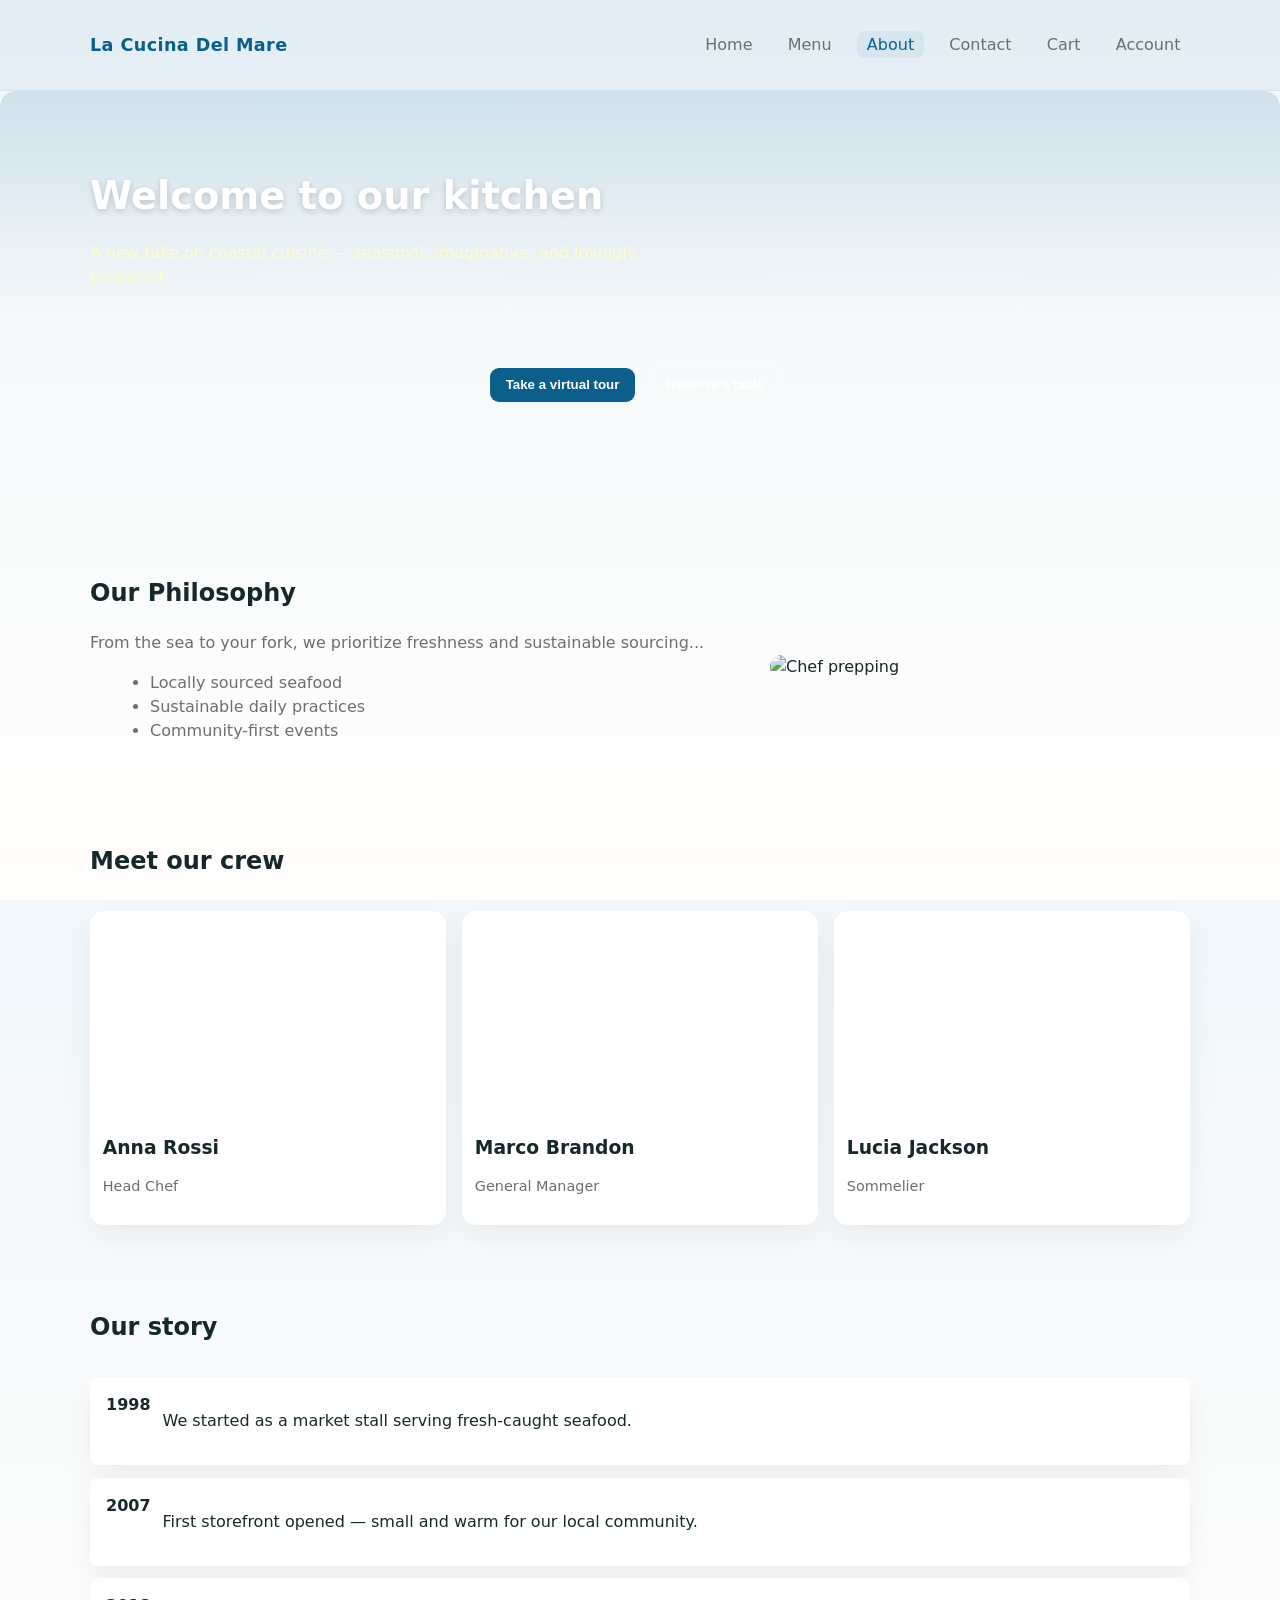
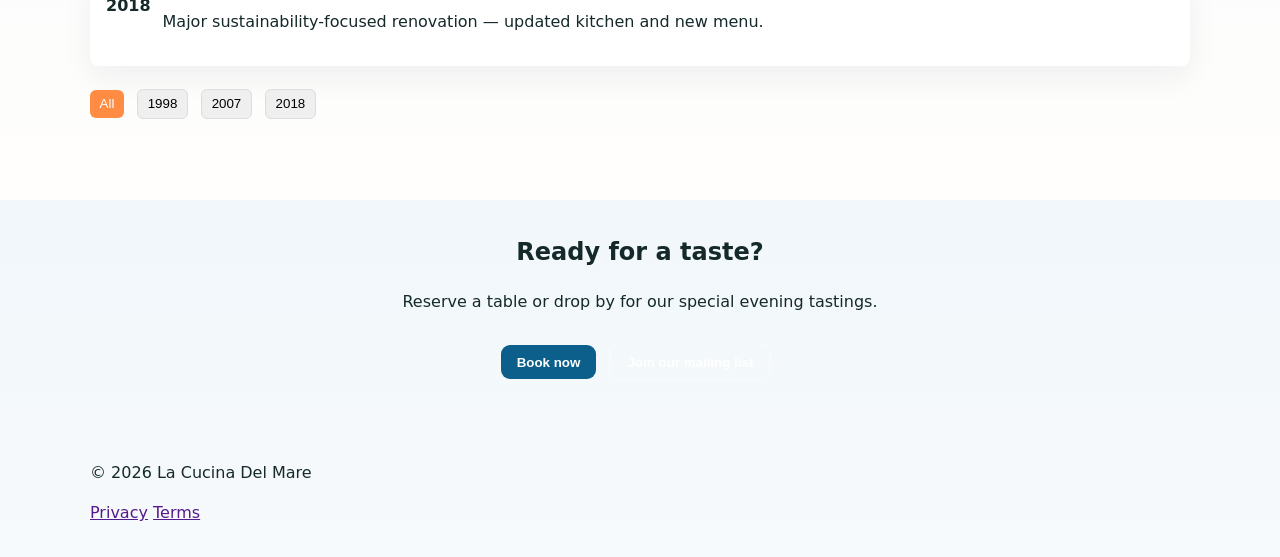
==== Pages/about-alt.html @ c2605d42 "Adjust page directories" ====
<!DOCTYPE html>
<html lang="en">
  <head>
    <meta charset="utf-8" />
    <meta name="viewport" content="width=device-width, initial-scale=1" />
    <title>About - La Cucina Del Mare (Alt)</title>
    <link rel="stylesheet" href="../Stylesheets/about-alt.css" />
    <link rel="icon" type="image/x-icon" href="../Assets/prawn.png" />
  </head>
  <body>
    <header class="alt-header" role="banner">
      <div class="alt-container">
        <a
          class="alt-logo"
          href="../Pages/index.html"
          aria-label="La Cucina Del Mare homepage"
          >La Cucina Del Mare</a
        >
        <nav class="alt-nav" role="navigation" aria-label="Main navigation">
          <ul>
            <li><a href="../Pages/index.html">Home</a></li>
            <li><a href="../Pages/Menu.html">Menu</a></li>
            <li><a href="../Pages/about-alt.html" class="active">About</a></li>
            <li><a href="../Pages/contact.html">Contact</a></li>
            <li><a href="../Pages/cart.php">Cart</a></li>
            <li><a href="../Pages/account.php">Account</a></li>
          </ul>
        </nav>
      </div>
    </header>

    <main class="alt-main">
      <section class="alt-hero">
        <div class="alt-overlay"></div>
        <div class="alt-hero-inner alt-container">
          <h1>Welcome to our kitchen</h1>
          <p class="sub">
            A new take on coastal cuisine — seasonal, imaginative, and lovingly
            prepared.
          </p>
          <div class="alt-cta">
            <button id="tour" class="alt-btn">Take a virtual tour</button>
            <button id="reserve" class="alt-btn alt-outline">
              <a
                href="booktabel.html"
                style="text-decoration: none; color: #ffffff"
                >Reserve a table</a
              >
            </button>
          </div>
        </div>
      </section>

      <section class="alt-about alt-container" id="about">
        <div class="alt-about-grid">
          <div class="alt-about-text">
            <h2>Our Philosophy</h2>
            <p>
              From the sea to your fork, we prioritize freshness and sustainable
              sourcing...
            </p>
            <ul>
              <li>Locally sourced seafood</li>
              <li>Sustainable daily practices</li>
              <li>Community-first events</li>
            </ul>
          </div>

          <div class="alt-about-media">
            <img
              src="https://images.unsplash.com/photo-1484723091739-30a097e8f929?q=80&w=1200&auto=format&fit=crop"
              alt="Chef prepping"
            />
          </div>
        </div>
      </section>

      <section class="alt-team alt-container" id="team">
        <h2>Meet our crew</h2>
        <div class="alt-team-grid">
          <article
            class="member"
            tabindex="0"
            data-img="https://www.totaljobs.com/advice/wp-content/uploads/Sous-Chef-job-description_5719402-1536x864.jpg"
            data-name="Anna Rossi"
            data-bio="Head Chef with a love of Mediterranean seafood."
          >
            <div
              class="member-img"
              aria-hidden="true"
              style="
                background-image: url('https://www.totaljobs.com/advice/wp-content/uploads/Sous-Chef-job-description_5719402-1536x864.jpg');
              "
            ></div>
            <h3>Anna Rossi</h3>
            <p class="role">Head Chef</p>
          </article>

          <article
            class="member"
            tabindex="0"
            data-img="https://blog.scitraining.com/wp-content/uploads/2019/12/restaurant-general-manager-job-description-1-768x512.jpg.webp"
            data-name="Marco Bianchi"
            data-bio="Friendly general manager and community host"
          >
            <div
              class="member-img"
              aria-hidden="true"
              style="
                background-image: url('https://blog.scitraining.com/wp-content/uploads/2019/12/restaurant-general-manager-job-description-1-768x512.jpg.webp');
              "
            ></div>
            <h3>Marco Brandon</h3>
            <p class="role">General Manager</p>
          </article>

          <article
            class="member"
            tabindex="0"
            data-img="https://d3h1lg3ksw6i6b.cloudfront.net/media/image/2023/03/03/90cc5bc7dbd54de68f7eb346e14d78b8_batch_LSM09648.jpg"
            data-name="Lucia Moretti"
            data-bio="Sommelier and wine curator."
          >
            <div
              class="member-img"
              aria-hidden="true"
              style="
                background-image: url('https://d3h1lg3ksw6i6b.cloudfront.net/media/image/2023/03/03/90cc5bc7dbd54de68f7eb346e14d78b8_batch_LSM09648.jpg');
              "
            ></div>
            <h3>Lucia Jackson</h3>
            <p class="role">Sommelier</p>
          </article>
        </div>
      </section>

      <section class="alt-timeline alt-container" id="timeline">
        <h2>Our story</h2>
        <div class="alt-timeline-wrap">
          <div class="alt-timeline-item" data-year="1998">
            <strong>1998</strong>
            <p>We started as a market stall serving fresh-caught seafood.</p>
          </div>
          <div class="alt-timeline-item" data-year="2007">
            <strong>2007</strong>
            <p>
              First storefront opened — small and warm for our local community.
            </p>
          </div>
          <div class="alt-timeline-item" data-year="2018">
            <strong>2018</strong>
            <p>
              Major sustainability-focused renovation — updated kitchen and new
              menu.
            </p>
          </div>
          <div class="alt-timeline-controls">
            <button data-filter="all" class="active">All</button>
            <button data-filter="1998">1998</button>
            <button data-filter="2007">2007</button>
            <button data-filter="2018">2018</button>
          </div>
        </div>
      </section>

      <section class="alt-cta alt-container">
        <h2>Ready for a taste?</h2>
        <p>Reserve a table or drop by for our special evening tastings.</p>
        <div class="alt-cta-actions">
          <a href="../Pages/booktabel.html"
            ><button id="book" class="alt-btn">Book now</button></a
          >
          <button id="join-us" class="alt-btn alt-outline">
            Join our mailing list
          </button>
        </div>
      </section>
    </main>

    <footer class="alt-footer">
      <div class="alt-container">
        <p>&copy; <span id="alt-year">2025</span> La Cucina Del Mare</p>
        <nav>
          <a href="">Privacy</a>
          <a href="">Terms</a>
        </nav>
      </div>
    </footer>

    <div id="member-modal" aria-hidden="true" class="member-modal">
      <button class="close-modal" aria-label="Close">✕</button>
      <div class="member-content">
        <img src="" alt="" />
        <h3></h3>
        <p></p>
      </div>
    </div>

    <script src="../Scripts/about-alt.js"></script>
  </body>
</html>
---- Stylesheets/about-alt.css ----
:root {
  --bg: linear-gradient(180deg, #f1f7fb 0%, #fffefc 100%);
  --primary: #0b5f8a;
  --accent: #ff8c42;
  --muted: #6a6f73;
  --surface: #ffffff;
  --card-radius: 14px;
  --shadow-soft: 0 12px 30px rgba(20, 40, 40, 0.06);
  --shadow-hover: 0 18px 36px rgba(20, 40, 40, 0.1);
}

* {
  box-sizing: border-box;
}

html,
body {
  height: 100%;
}

body {
  margin: 0;
  font-family: Inter, system-ui, -apple-system, "Segoe UI", Roboto;
  background: var(--bg);
  color: #15292b;
  -webkit-font-smoothing: antialiased;
  line-height: 1.5;
}


.alt-container {
  width: min(92%, 1100px);
  margin: 0 auto;
  padding: 2rem 0;
}

.alt-header {
  background: rgba(11, 95, 138, 0.06);
  border-bottom: 1px solid rgba(11, 95, 138, 0.08);
}

.alt-header .alt-container {
  display: flex;
  justify-content: space-between;
  align-items: center;
}

.alt-logo {
  color: var(--primary);
  font-weight: 700;
  text-decoration: none;
  font-size: 1.1rem;
  letter-spacing: 0.4px;
}

.alt-nav ul {
  display: flex;
  gap: 1rem;
  list-style: none;
  margin: 0;
  padding: 0;
}

.alt-nav a {
  color: var(--muted);
  text-decoration: none;
  padding: 0.25rem 0.6rem;
  border-radius: 8px;
  transition: 0.25s;
}

.alt-nav a:hover,
.alt-nav a.active {
  color: var(--primary);
  background: rgba(11, 95, 138, 0.06);
}

.alt-hero {
  position: relative;
  min-height: 420px;
  display: flex;
  align-items: center;
  border-radius: 16px;
}

.alt-overlay {
  position: absolute;
  inset: 0;
  border-radius: 16px;

  background: linear-gradient(
      180deg,
      rgba(11, 95, 138, 0.15) 0%,
      rgba(255, 255, 255, 0.0) 55%
    ),
    url("https://images.unsplash.com/photo-1504674900247-0877df9cc836?q=80&w=1600&auto=format&fit=crop")
      center/cover no-repeat;
}

.alt-hero-inner {
  position: relative;
  z-index: 2;
  padding: 3rem 0;
}

.alt-hero h1 {
  color: #fff;
  font-size: 2.4rem;
  margin: 0 0 0.5rem;
  text-shadow: 0 2px 6px rgba(0, 0, 0, 0.18);
}

.alt-hero .sub {
  color: #fffccc;
  max-width: 600px;
}

.alt-btn {
  background: var(--primary);
  color: #fff;
  border: 0;
  padding: 0.6rem 1rem;
  border-radius: 9px;
  cursor: pointer;
  font-weight: 600;
  margin-right: 0.5rem;
  transition: 0.2s ease;
}

.alt-btn:hover {
  transform: translateY(-2px);
  box-shadow: var(--shadow-hover);
}

.alt-btn.alt-outline {
  background: transparent;
  color: #fff;
  border: 2px solid rgba(255, 255, 255, 0.22);
}


.alt-about-grid {
  display: grid;
  grid-template-columns: 1fr 420px;
  gap: 1.4rem;
  align-items: center;
  margin-top: 2rem;
}

.alt-about-text h2 {
  margin-top: 0;
}

.alt-about-text p {
  color: var(--muted);
}

.alt-about-text ul {
  color: var(--muted);
  list-style: disc;
  margin-left: 1.25rem;
}

.alt-stats {
  display: flex;
  gap: 1rem;
  margin-top: 1rem;
}

.alt-stat {
  background: var(--surface);
  padding: 0.9rem;
  border-radius: 10px;
  flex: 1;
  text-align: center;
  box-shadow: var(--shadow-soft);
}

.alt-stat .num {
  display: block;
  font-size: 1.4rem;
  color: var(--accent);
}

.alt-about-media img {
  width: 100%;
  border-radius: 12px;
}

.alt-team-grid {
  display: grid;
  grid-template-columns: repeat(3, 1fr);
  gap: 1rem;
  margin-top: 2rem;
}

.member {
  background: var(--surface);
  padding: 0.8rem;
  border-radius: var(--card-radius);
  cursor: pointer;
  box-shadow: var(--shadow-soft);
  transition: 0.25s;
}

.member:hover {
  transform: translateY(-3px);
  box-shadow: var(--shadow-hover);
}

.member img,
.member .member-img {
  width: 100%;
  height: 200px;
  border-radius: 10px;
  background-size: cover;
  background-position: center;
}

.member h3 {
  margin: 0.6rem 0 0.25rem;
}

.member .role {
  color: var(--muted);
  font-size: 0.9rem;
}

.member:focus {
  outline: 3px solid rgba(11, 95, 138, 0.12);
  outline-offset: 6px;
}

.alt-timeline-wrap {
  display: grid;
  gap: 0.8rem;
  margin-top: 2rem;
}

.alt-timeline-item {
  background: var(--surface);
  padding: 1rem;
  border-radius: 8px;
  display: flex;
  gap: 0.75rem;
  align-items: flex-start;
  box-shadow: var(--shadow-soft);
}

.alt-timeline-controls {
  margin-top: 0.6rem;
}

.alt-timeline-controls button {
  margin-right: 0.5rem;
  padding: 0.4rem 0.6rem;
  border-radius: 6px;
  border: 1px solid #ddd;
  cursor: pointer;
  transition: 0.2s;
}

.alt-timeline-controls button.active {
  background: var(--accent);
  color: #fff;
  border: 0;
}

.alt-cta {
  text-align: center;
  padding: 2rem 0;
  margin-top: 2rem;
}

.alt-cta .alt-btn {
  margin-top: 0.8rem;
}

.member-modal {
  position: fixed;
  inset: 0;
  display: none;
  align-items: center;
  justify-content: center;
  background: rgba(0, 0, 0, 0.4);
  padding: 1rem;
}

.member-modal[aria-hidden="false"] {
  display: flex;
}

.member-modal .member-content {
  background: var(--surface);
  border-radius: 10px;
  padding: 1rem;
  max-width: 420px;
  width: 95%;
}

.member-modal img {
  width: 100%;
  height: 240px;
  object-fit: cover;
  border-radius: 8px;
}

@media (max-width: 920px) {
  .alt-about-grid {
    grid-template-columns: 1fr;
  }

  .alt-team-grid {
    grid-template-columns: repeat(2, 1fr);
  }

  .alt-hero {
    min-height: 280px;
  }
}

@media (max-width: 560px) {
  .alt-team-grid {
    grid-template-columns: 1fr;
  }

  .alt-nav ul {
    display: none;
  }
}

.alt-hero-inner {
  padding-left: 0;
}
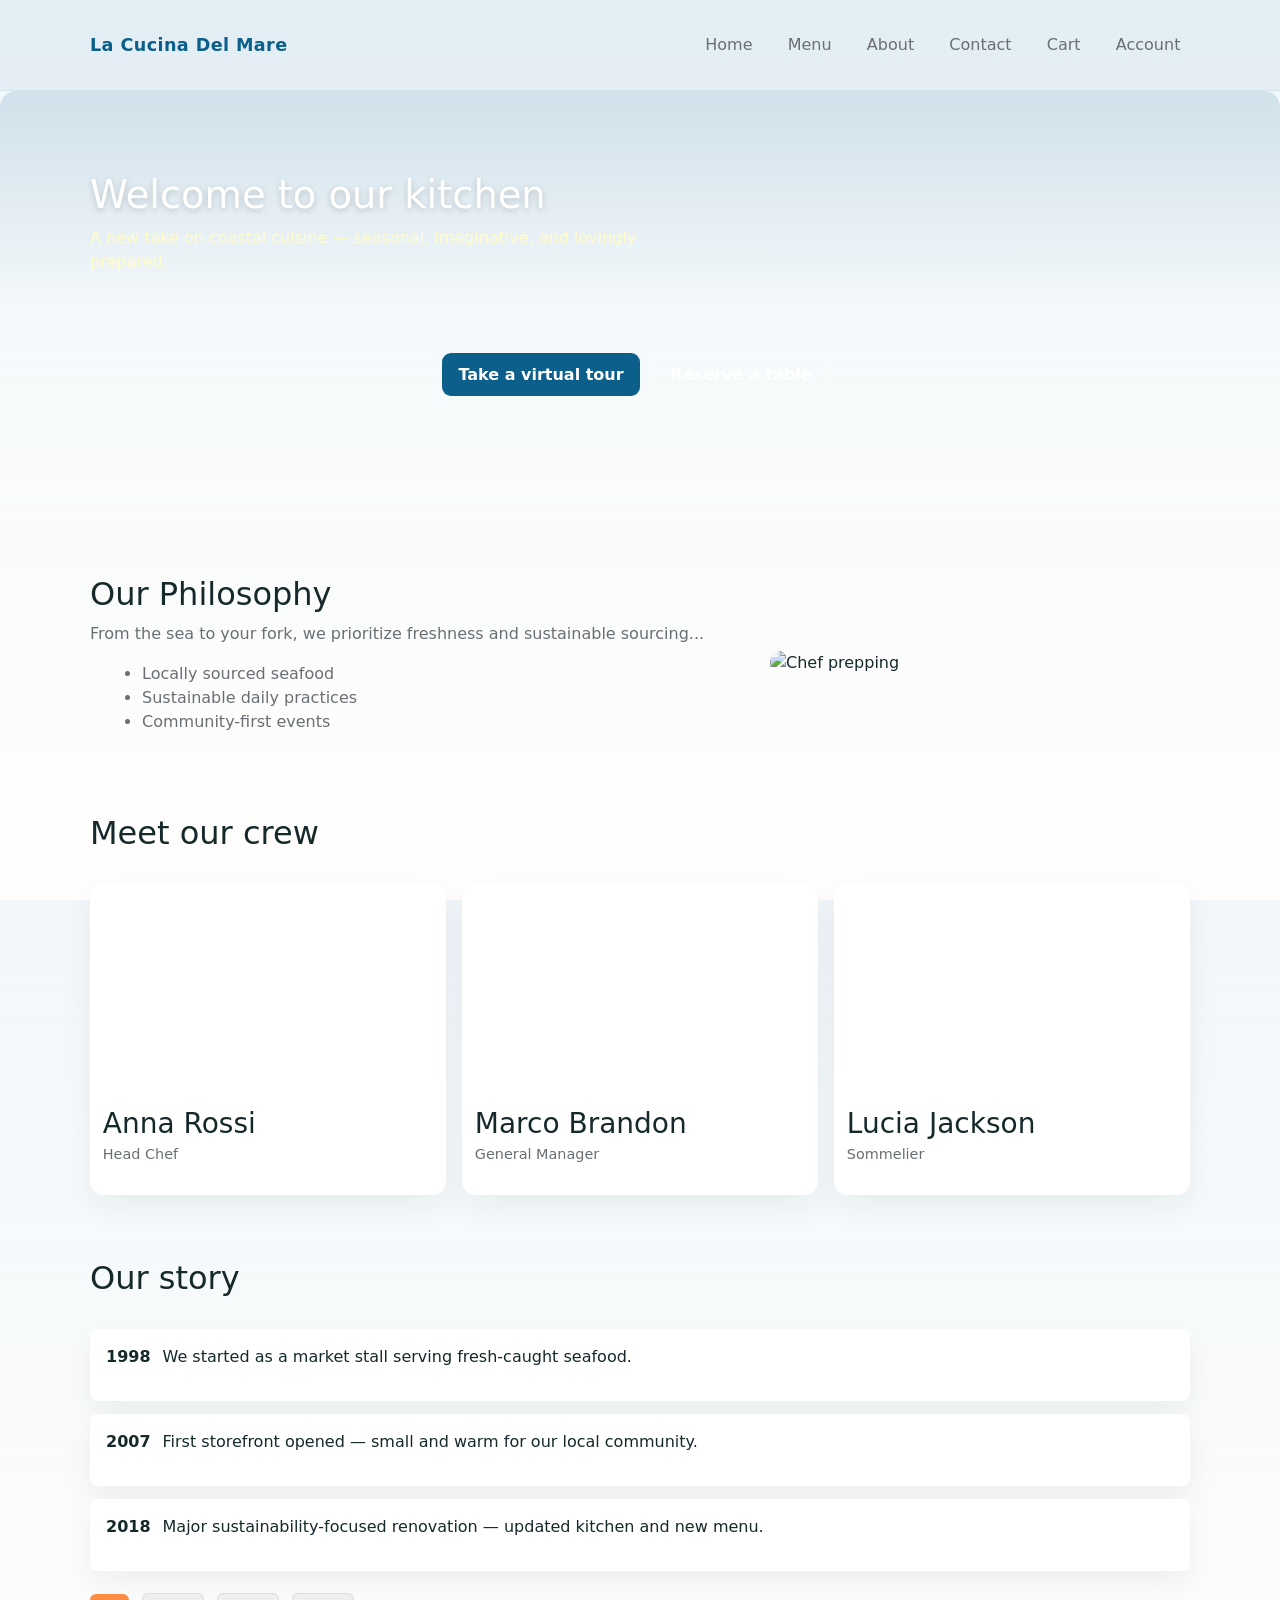
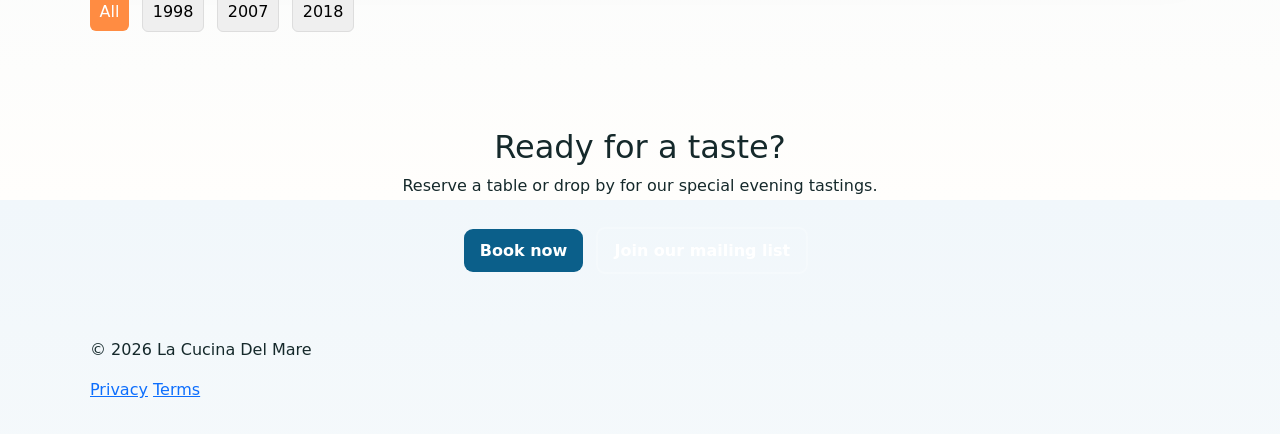
==== commit ae17d95b: "No Changes" ====
--- a/Pages/about-alt.html
+++ b/Pages/about-alt.html
@@ -4,6 +4,10 @@
     <meta charset="utf-8" />
     <meta name="viewport" content="width=device-width, initial-scale=1" />
     <title>About - La Cucina Del Mare (Alt)</title>
+    <link
+      href="https://cdn.jsdelivr.net/npm/bootstrap@5.3.3/dist/css/bootstrap.min.css"
+      rel="stylesheet"
+    />
     <link rel="stylesheet" href="../Stylesheets/about-alt.css" />
     <link rel="icon" type="image/x-icon" href="../Assets/prawn.png" />
   </head>
@@ -20,7 +24,7 @@
           <ul>
             <li><a href="../Pages/index.html">Home</a></li>
             <li><a href="../Pages/Menu.html">Menu</a></li>
-            <li><a href="../Pages/about-alt.html" class="active">About</a></li>
+            <li><a href="../Pages/about-alt.html">About</a></li>
             <li><a href="../Pages/contact.html">Contact</a></li>
             <li><a href="../Pages/cart.php">Cart</a></li>
             <li><a href="../Pages/account.php">Account</a></li>
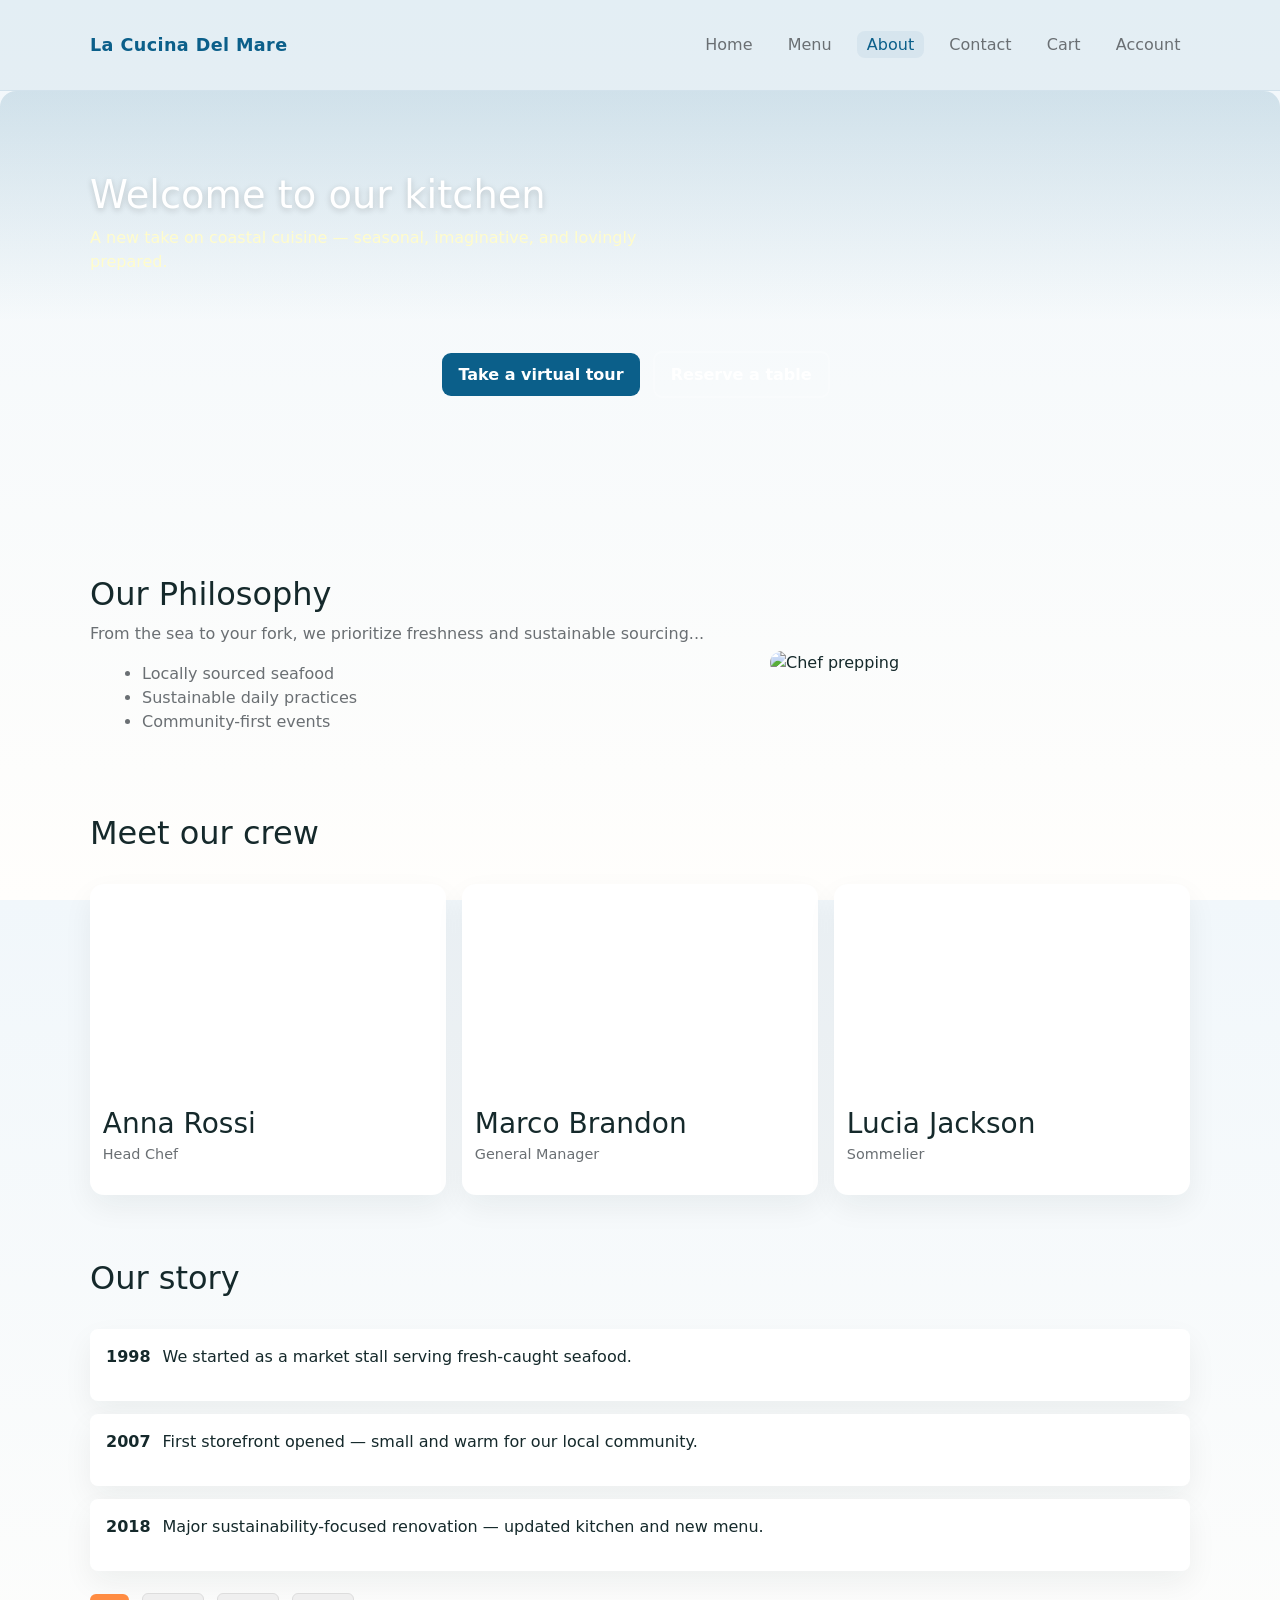
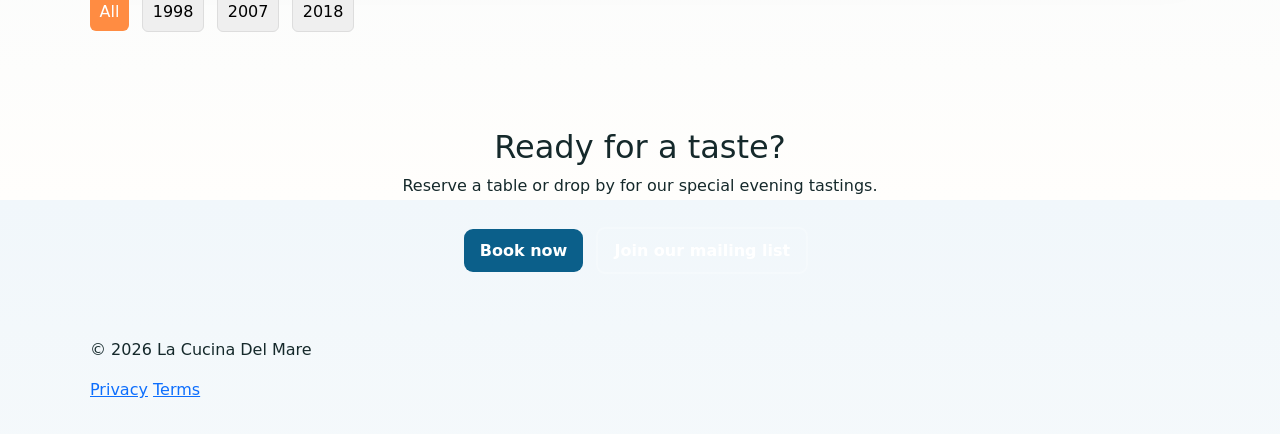
==== commit 111bd266: "No Changes" ====
--- a/Pages/about-alt.html
+++ b/Pages/about-alt.html
@@ -24,7 +24,7 @@
           <ul>
             <li><a href="../Pages/index.html">Home</a></li>
             <li><a href="../Pages/Menu.html">Menu</a></li>
-            <li><a href="../Pages/about-alt.html">About</a></li>
+            <li><a href="../Pages/about-alt.html" class="active">About</a></li>
             <li><a href="../Pages/contact.html">Contact</a></li>
             <li><a href="../Pages/cart.php">Cart</a></li>
             <li><a href="../Pages/account.php">Account</a></li>
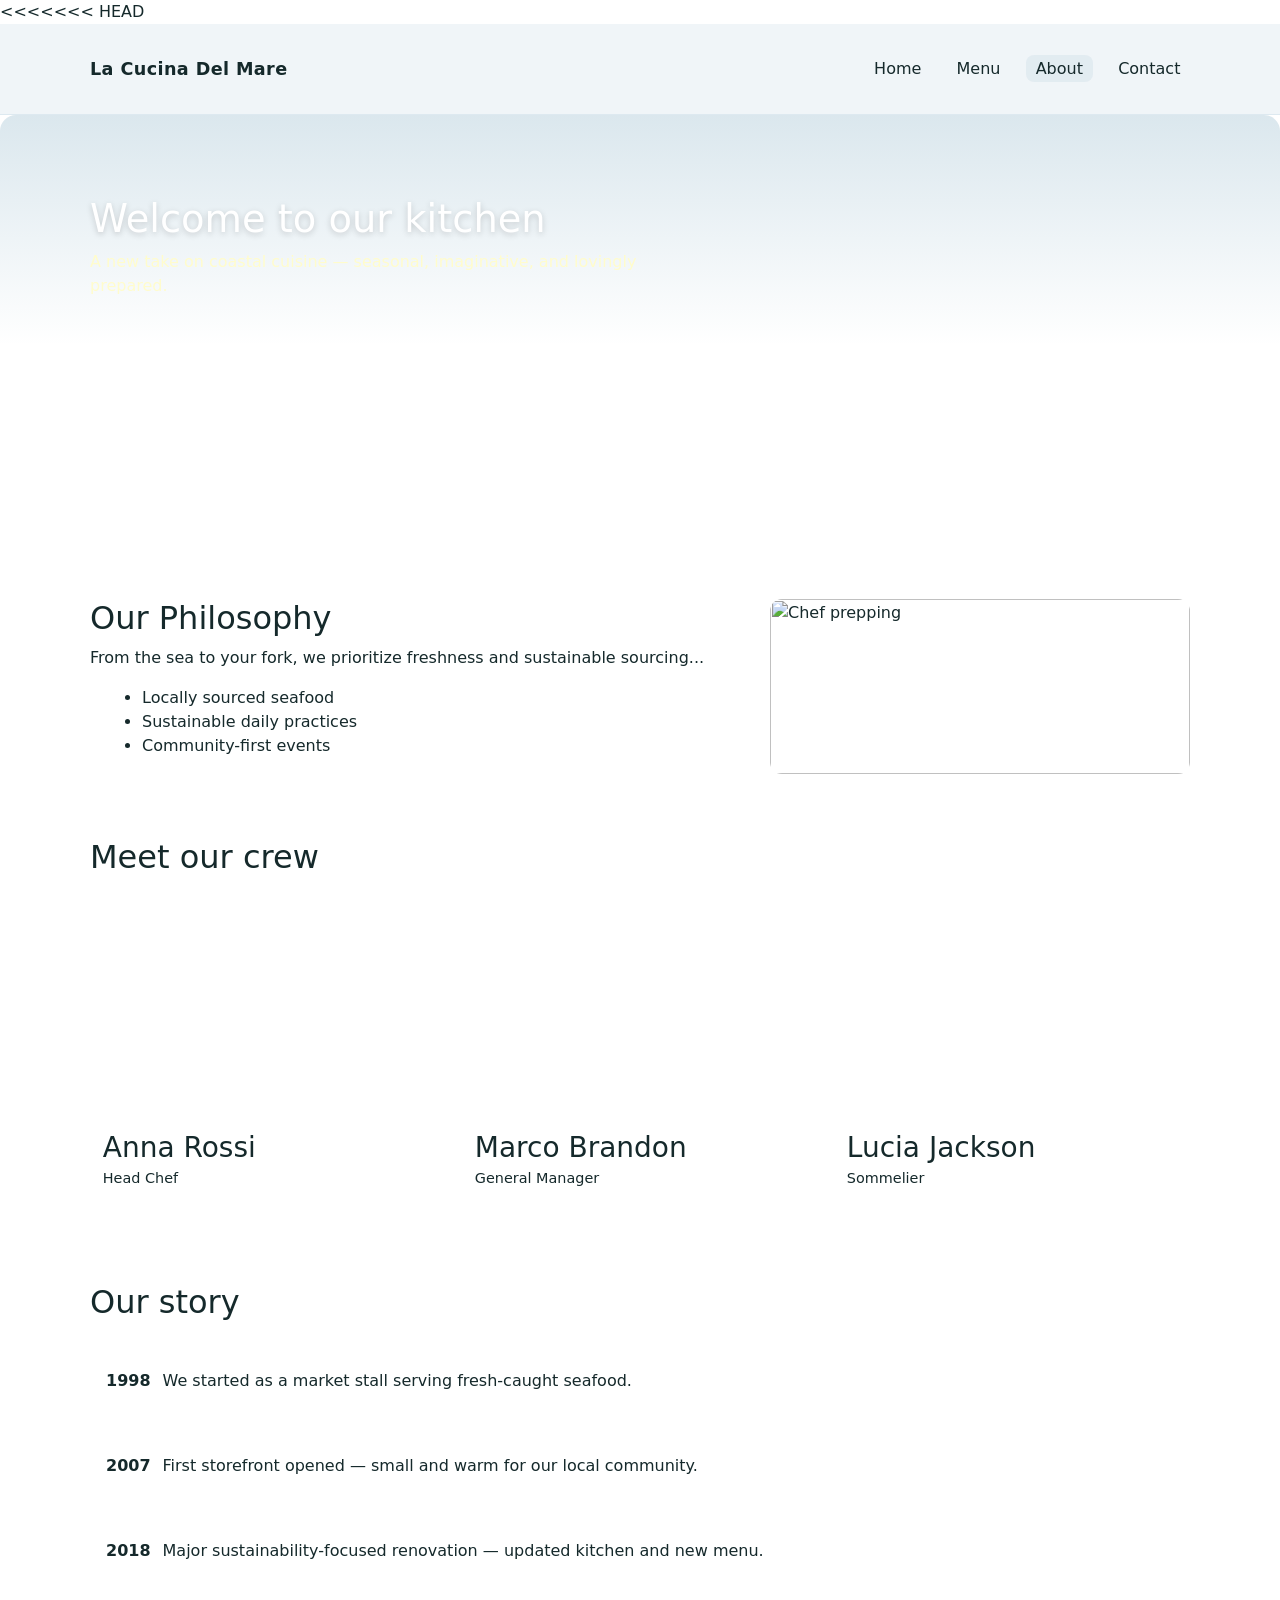
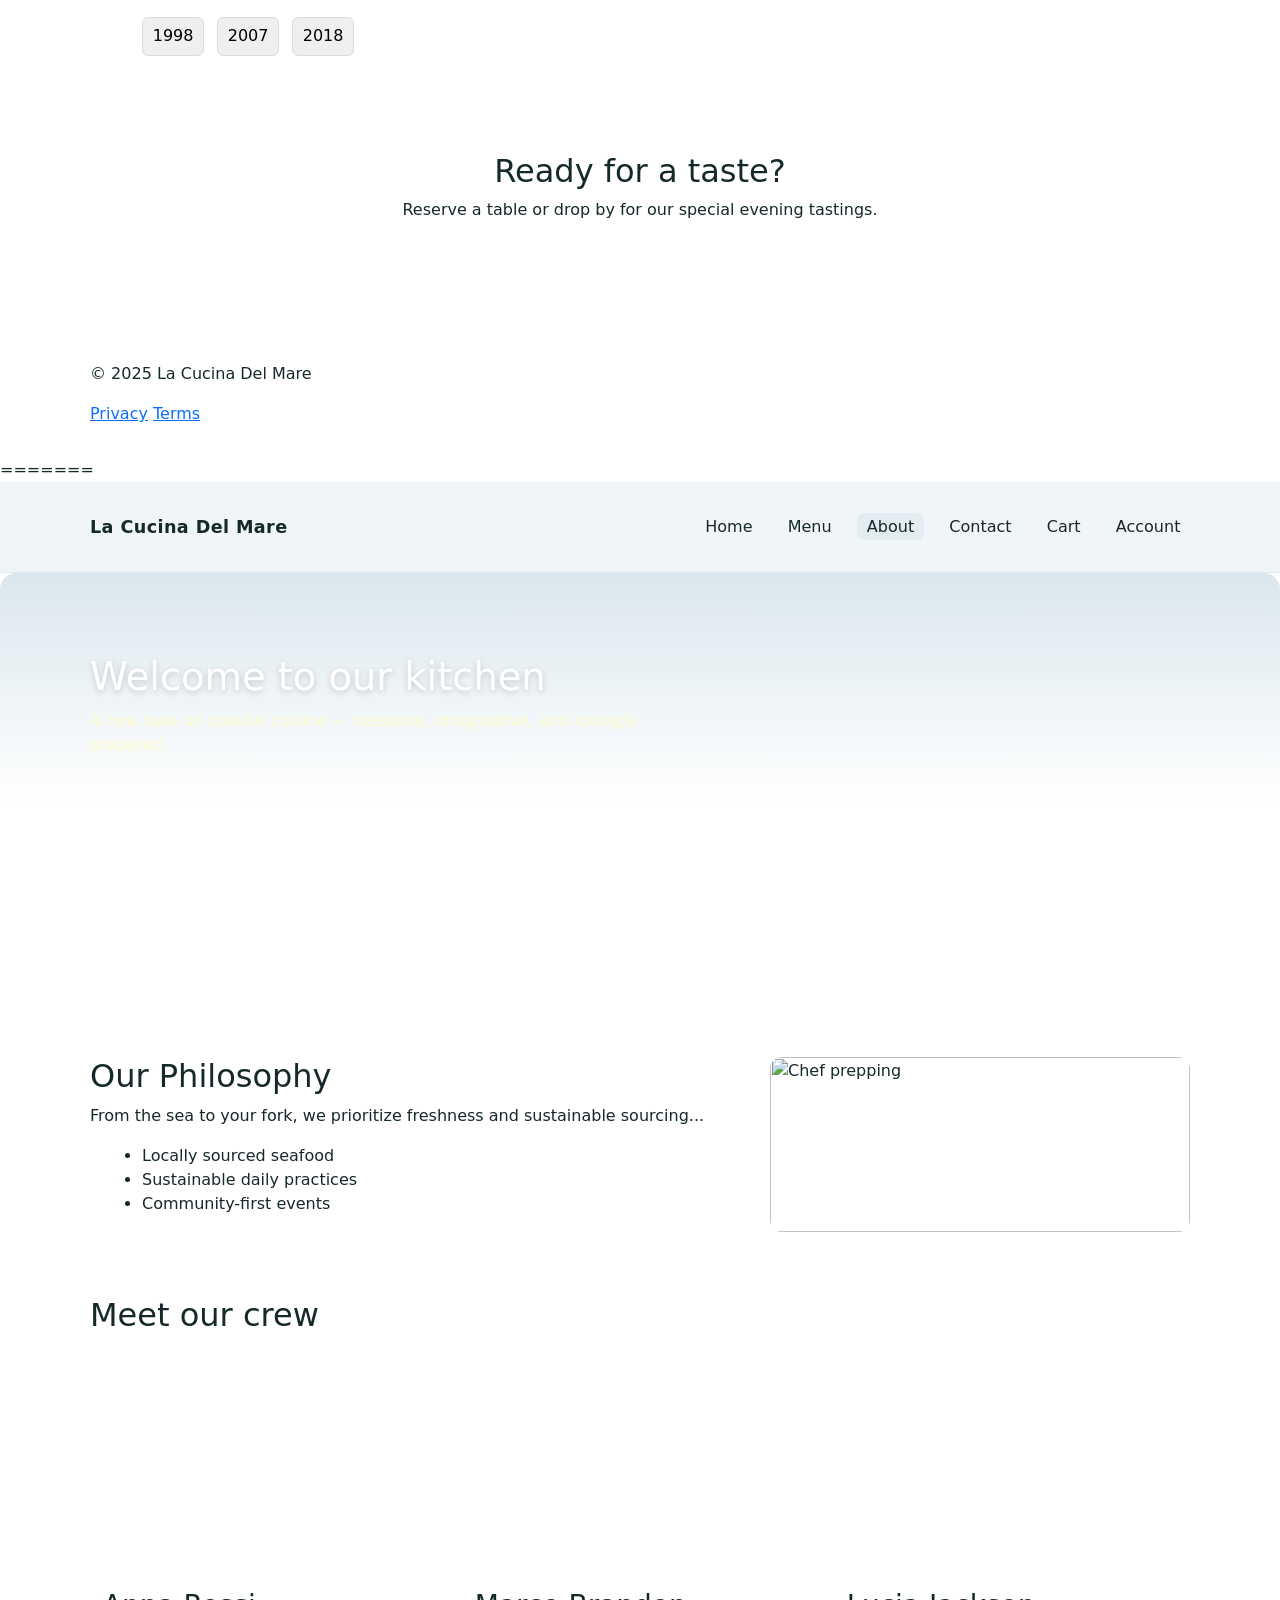
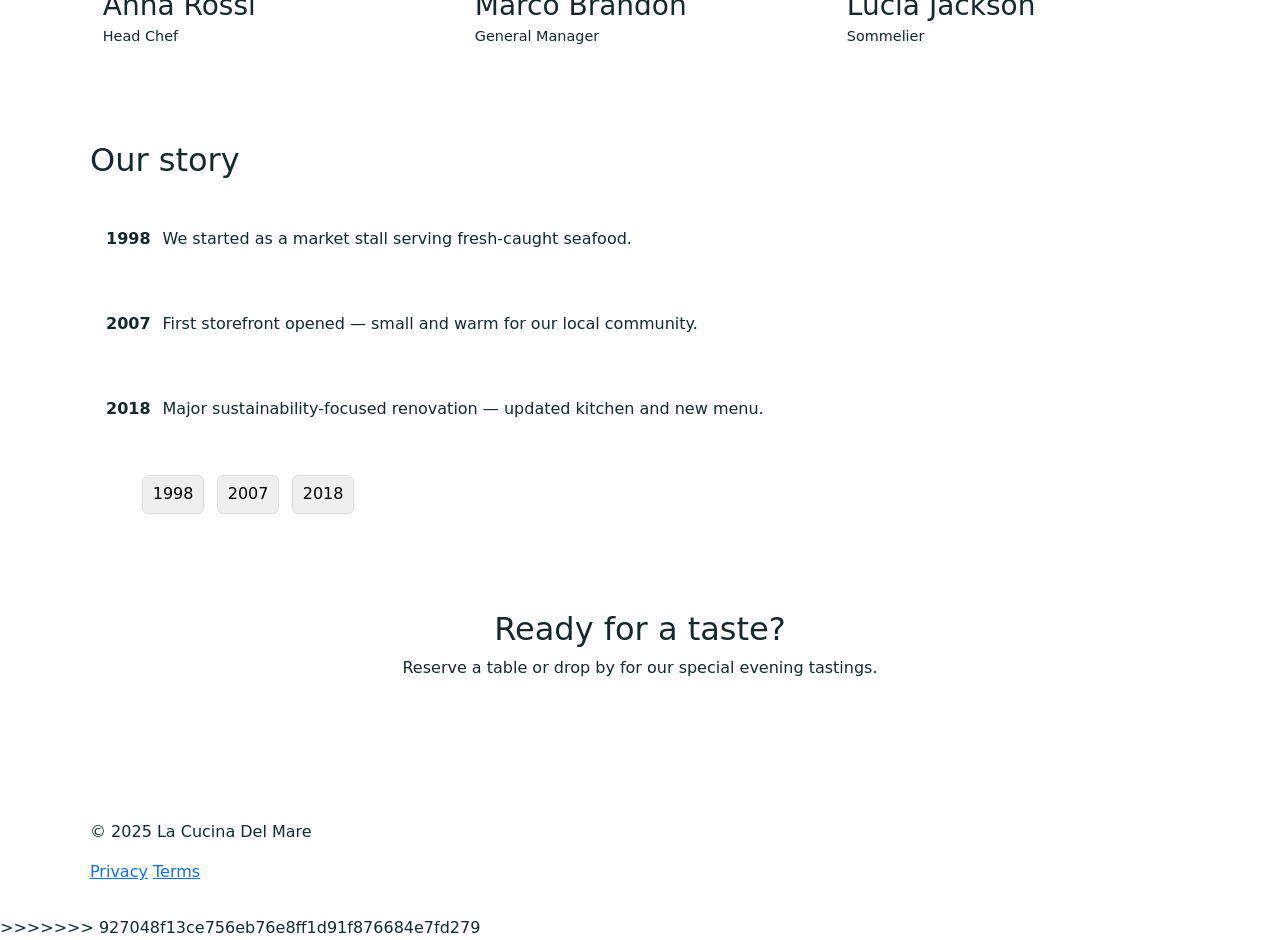
==== commit 767fb3f0: "test test" ====
--- a/Pages/about-alt.html
+++ b/Pages/about-alt.html
@@ -1,205 +1,344 @@
-<!DOCTYPE html>
-<html lang="en">
-  <head>
-    <meta charset="utf-8" />
-    <meta name="viewport" content="width=device-width, initial-scale=1" />
-    <title>About - La Cucina Del Mare (Alt)</title>
-    <link
-      href="https://cdn.jsdelivr.net/npm/bootstrap@5.3.3/dist/css/bootstrap.min.css"
-      rel="stylesheet"
-    />
-    <link rel="stylesheet" href="../Stylesheets/about-alt.css" />
-    <link rel="icon" type="image/x-icon" href="../Assets/prawn.png" />
-  </head>
-  <body>
-    <header class="alt-header" role="banner">
-      <div class="alt-container">
-        <a
-          class="alt-logo"
-          href="../Pages/index.html"
-          aria-label="La Cucina Del Mare homepage"
-          >La Cucina Del Mare</a
-        >
-        <nav class="alt-nav" role="navigation" aria-label="Main navigation">
-          <ul>
-            <li><a href="../Pages/index.html">Home</a></li>
-            <li><a href="../Pages/Menu.html">Menu</a></li>
-            <li><a href="../Pages/about-alt.html" class="active">About</a></li>
-            <li><a href="../Pages/contact.html">Contact</a></li>
-            <li><a href="../Pages/cart.php">Cart</a></li>
-            <li><a href="../Pages/account.php">Account</a></li>
-          </ul>
-        </nav>
-      </div>
-    </header>
-
-    <main class="alt-main">
-      <section class="alt-hero">
-        <div class="alt-overlay"></div>
-        <div class="alt-hero-inner alt-container">
-          <h1>Welcome to our kitchen</h1>
-          <p class="sub">
-            A new take on coastal cuisine — seasonal, imaginative, and lovingly
-            prepared.
-          </p>
-          <div class="alt-cta">
-            <button id="tour" class="alt-btn">Take a virtual tour</button>
-            <button id="reserve" class="alt-btn alt-outline">
-              <a
-                href="booktabel.html"
-                style="text-decoration: none; color: #ffffff"
-                >Reserve a table</a
-              >
-            </button>
-          </div>
-        </div>
-      </section>
-
-      <section class="alt-about alt-container" id="about">
-        <div class="alt-about-grid">
-          <div class="alt-about-text">
-            <h2>Our Philosophy</h2>
-            <p>
-              From the sea to your fork, we prioritize freshness and sustainable
-              sourcing...
-            </p>
-            <ul>
-              <li>Locally sourced seafood</li>
-              <li>Sustainable daily practices</li>
-              <li>Community-first events</li>
-            </ul>
-          </div>
-
-          <div class="alt-about-media">
-            <img
-              src="https://images.unsplash.com/photo-1484723091739-30a097e8f929?q=80&w=1200&auto=format&fit=crop"
-              alt="Chef prepping"
-            />
-          </div>
-        </div>
-      </section>
-
-      <section class="alt-team alt-container" id="team">
-        <h2>Meet our crew</h2>
-        <div class="alt-team-grid">
-          <article
-            class="member"
-            tabindex="0"
-            data-img="https://www.totaljobs.com/advice/wp-content/uploads/Sous-Chef-job-description_5719402-1536x864.jpg"
-            data-name="Anna Rossi"
-            data-bio="Head Chef with a love of Mediterranean seafood."
-          >
-            <div
-              class="member-img"
-              aria-hidden="true"
-              style="
-                background-image: url('https://www.totaljobs.com/advice/wp-content/uploads/Sous-Chef-job-description_5719402-1536x864.jpg');
-              "
-            ></div>
-            <h3>Anna Rossi</h3>
-            <p class="role">Head Chef</p>
-          </article>
-
-          <article
-            class="member"
-            tabindex="0"
-            data-img="https://blog.scitraining.com/wp-content/uploads/2019/12/restaurant-general-manager-job-description-1-768x512.jpg.webp"
-            data-name="Marco Bianchi"
-            data-bio="Friendly general manager and community host"
-          >
-            <div
-              class="member-img"
-              aria-hidden="true"
-              style="
-                background-image: url('https://blog.scitraining.com/wp-content/uploads/2019/12/restaurant-general-manager-job-description-1-768x512.jpg.webp');
-              "
-            ></div>
-            <h3>Marco Brandon</h3>
-            <p class="role">General Manager</p>
-          </article>
-
-          <article
-            class="member"
-            tabindex="0"
-            data-img="https://d3h1lg3ksw6i6b.cloudfront.net/media/image/2023/03/03/90cc5bc7dbd54de68f7eb346e14d78b8_batch_LSM09648.jpg"
-            data-name="Lucia Moretti"
-            data-bio="Sommelier and wine curator."
-          >
-            <div
-              class="member-img"
-              aria-hidden="true"
-              style="
-                background-image: url('https://d3h1lg3ksw6i6b.cloudfront.net/media/image/2023/03/03/90cc5bc7dbd54de68f7eb346e14d78b8_batch_LSM09648.jpg');
-              "
-            ></div>
-            <h3>Lucia Jackson</h3>
-            <p class="role">Sommelier</p>
-          </article>
-        </div>
-      </section>
-
-      <section class="alt-timeline alt-container" id="timeline">
-        <h2>Our story</h2>
-        <div class="alt-timeline-wrap">
-          <div class="alt-timeline-item" data-year="1998">
-            <strong>1998</strong>
-            <p>We started as a market stall serving fresh-caught seafood.</p>
-          </div>
-          <div class="alt-timeline-item" data-year="2007">
-            <strong>2007</strong>
-            <p>
-              First storefront opened — small and warm for our local community.
-            </p>
-          </div>
-          <div class="alt-timeline-item" data-year="2018">
-            <strong>2018</strong>
-            <p>
-              Major sustainability-focused renovation — updated kitchen and new
-              menu.
-            </p>
-          </div>
-          <div class="alt-timeline-controls">
-            <button data-filter="all" class="active">All</button>
-            <button data-filter="1998">1998</button>
-            <button data-filter="2007">2007</button>
-            <button data-filter="2018">2018</button>
-          </div>
-        </div>
-      </section>
-
-      <section class="alt-cta alt-container">
-        <h2>Ready for a taste?</h2>
-        <p>Reserve a table or drop by for our special evening tastings.</p>
-        <div class="alt-cta-actions">
-          <a href="../Pages/booktabel.html"
-            ><button id="book" class="alt-btn">Book now</button></a
-          >
-          <button id="join-us" class="alt-btn alt-outline">
-            Join our mailing list
-          </button>
-        </div>
-      </section>
-    </main>
-
-    <footer class="alt-footer">
-      <div class="alt-container">
-        <p>&copy; <span id="alt-year">2025</span> La Cucina Del Mare</p>
-        <nav>
-          <a href="">Privacy</a>
-          <a href="">Terms</a>
-        </nav>
-      </div>
-    </footer>
-
-    <div id="member-modal" aria-hidden="true" class="member-modal">
-      <button class="close-modal" aria-label="Close">✕</button>
-      <div class="member-content">
-        <img src="" alt="" />
-        <h3></h3>
-        <p></p>
-      </div>
-    </div>
-
-    <script src="../Scripts/about-alt.js"></script>
-  </body>
-</html>
+<<<<<<< HEAD
+<!doctype html>
+<html lang="en">
+<head>
+  <meta charset="utf-8" />
+  <meta name="viewport" content="width=device-width, initial-scale=1" />
+  <title>About - La Cucina Del Mare (Alt)</title>
+  <link rel="stylesheet" href="../Stylesheets/about-alt.css">
+</head>
+<body>
+  <header class="alt-header">
+    <div class="alt-container">
+      <a class="alt-logo" href="/">La Cucina Del Mare</a>
+      <nav class="alt-nav">
+        <ul>
+          <li><a href="/">Home</a></li>
+          <li><a href="/menu.html">Menu</a></li>
+          <li><a href="/about/about-alt.html" class="active">About</a></li>
+          <li><a href="/contact.html">Contact</a></li>
+        </ul>
+      </nav>
+    </div>
+  </header>
+
+  <main class="alt-main">
+    <section class="alt-hero">
+      <div class="alt-overlay"></div>
+      <div class="alt-hero-inner alt-container">
+        <h1>Welcome to our kitchen</h1>
+        <p class="sub">A new take on coastal cuisine — seasonal, imaginative, and lovingly prepared.</p>
+        <div class="alt-cta">
+          <button id="tour" class="alt-btn">Take a virtual tour</button>
+          <button id="reserve" class="alt-btn alt-outline">Reserve a table</button>
+        </div>
+      </div>
+    </section>
+
+    <section class="alt-about alt-container" id="about">
+  <div class="alt-about-grid">
+
+    <div class="alt-about-text">
+      <h2>Our Philosophy</h2>
+      <p>From the sea to your fork, we prioritize freshness and sustainable sourcing...</p>
+      <ul>
+        <li>Locally sourced seafood</li>
+        <li>Sustainable daily practices</li>
+        <li>Community-first events</li>
+      </ul>
+    </div>
+
+    <div class="alt-about-media">
+      <img src="https://images.unsplash.com/photo-1484723091739-30a097e8f929?q=80&w=1200&auto=format&fit=crop" alt="Chef prepping"/>
+    </div>
+
+  </div>
+</section>
+
+
+    <section class="alt-team alt-container" id="team">
+      <h2>Meet our crew</h2>
+      <div class="alt-team-grid">
+        <article class="member" tabindex="0" data-img="https://www.totaljobs.com/advice/wp-content/uploads/Sous-Chef-job-description_5719402-1536x864.jpg" data-name="Anna Rossi" data-bio="Head Chef with a love of Mediterranean seafood." >
+          <div class="member-img" aria-hidden="true" style="background-image:url('https://www.totaljobs.com/advice/wp-content/uploads/Sous-Chef-job-description_5719402-1536x864.jpg')"></div>
+          <h3>Anna Rossi</h3>
+          <p class="role">Head Chef</p>
+        </article>
+
+        <article class="member" tabindex="0" data-img="https://blog.scitraining.com/wp-content/uploads/2019/12/restaurant-general-manager-job-description-1-768x512.jpg.webp" data-name="Marco Bianchi" data-bio="Friendly general manager and community host">
+          <div class="member-img" aria-hidden="true" style="background-image:url('https://blog.scitraining.com/wp-content/uploads/2019/12/restaurant-general-manager-job-description-1-768x512.jpg.webp')"></div>
+          <h3>Marco Brandon</h3>
+          <p class="role">General Manager</p>
+        </article>
+
+        <article class="member" tabindex="0" data-img="https://d3h1lg3ksw6i6b.cloudfront.net/media/image/2023/03/03/90cc5bc7dbd54de68f7eb346e14d78b8_batch_LSM09648.jpg" data-name="Lucia Moretti" data-bio="Sommelier and wine curator.">
+          <div class="member-img" aria-hidden="true" style="background-image:url('https://d3h1lg3ksw6i6b.cloudfront.net/media/image/2023/03/03/90cc5bc7dbd54de68f7eb346e14d78b8_batch_LSM09648.jpg')"></div>
+          <h3>Lucia Jackson</h3>
+          <p class="role">Sommelier</p>
+        </article>
+      </div>
+    </section>
+
+    <section class="alt-timeline alt-container" id="timeline">
+      <h2>Our story</h2>
+      <div class="alt-timeline-wrap">
+        <div class="alt-timeline-item" data-year="1998">
+          <strong>1998</strong>
+          <p>We started as a market stall serving fresh-caught seafood.</p>
+        </div>
+        <div class="alt-timeline-item" data-year="2007">
+          <strong>2007</strong>
+          <p>First storefront opened — small and warm for our local community.</p>
+        </div>
+        <div class="alt-timeline-item" data-year="2018">
+          <strong>2018</strong>
+          <p>Major sustainability-focused renovation — updated kitchen and new menu.</p>
+        </div>
+        <div class="alt-timeline-controls">
+          <button data-filter="all" class="active">All</button>
+          <button data-filter="1998">1998</button>
+          <button data-filter="2007">2007</button>
+          <button data-filter="2018">2018</button>
+        </div>
+      </div>
+    </section>
+
+    <section class="alt-cta alt-container">
+      <h2>Ready for a taste?</h2>
+      <p>Reserve a table or drop by for our special evening tastings.</p>
+      <div class="alt-cta-actions">
+        <button id="book" class="alt-btn">Book now</button>
+        <button id="join-us" class="alt-btn alt-outline">Join our mailing list</button>
+      </div>
+    </section>
+  </main>
+
+  <footer class="alt-footer">
+    <div class="alt-container">
+      <p>&copy; <span id="alt-year">2025</span> La Cucina Del Mare</p>
+      <nav>
+        <a href="/privacy.html">Privacy</a>
+        <a href="/terms.html">Terms</a>
+      </nav>
+    </div>
+  </footer>
+
+  <div id="member-modal" aria-hidden="true" class="member-modal">
+    <button class="close-modal" aria-label="Close">✕</button>
+    <div class="member-content">
+      <img src="" alt=""/>
+      <h3></h3>
+      <p></p>
+    </div>
+  </div>
+
+  <script src="../Scripts/about-alt.js"></script>
+</body>
+</html>
+=======
+<!DOCTYPE html>
+<html lang="en">
+  <head>
+    <meta charset="utf-8" />
+    <meta name="viewport" content="width=device-width, initial-scale=1" />
+    <title>About - La Cucina Del Mare (Alt)</title>
+    <link
+      href="https://cdn.jsdelivr.net/npm/bootstrap@5.3.3/dist/css/bootstrap.min.css"
+      rel="stylesheet"
+    />
+    <link rel="stylesheet" href="../Stylesheets/about-alt.css" />
+    <link rel="icon" type="image/x-icon" href="../Assets/prawn.png" />
+  </head>
+  <body>
+    <header class="alt-header" role="banner">
+      <div class="alt-container">
+        <a
+          class="alt-logo"
+          href="../Pages/index.html"
+          aria-label="La Cucina Del Mare homepage"
+          >La Cucina Del Mare</a
+        >
+        <nav class="alt-nav" role="navigation" aria-label="Main navigation">
+          <ul>
+            <li><a href="../Pages/index.html">Home</a></li>
+            <li><a href="../Pages/Menu.html">Menu</a></li>
+            <li><a href="../Pages/about-alt.html" class="active">About</a></li>
+            <li><a href="../Pages/contact.html">Contact</a></li>
+            <li><a href="../Pages/cart.php">Cart</a></li>
+            <li><a href="../Pages/account.php">Account</a></li>
+          </ul>
+        </nav>
+      </div>
+    </header>
+
+    <main class="alt-main">
+      <section class="alt-hero">
+        <div class="alt-overlay"></div>
+        <div class="alt-hero-inner alt-container">
+          <h1>Welcome to our kitchen</h1>
+          <p class="sub">
+            A new take on coastal cuisine — seasonal, imaginative, and lovingly
+            prepared.
+          </p>
+          <div class="alt-cta">
+            <button id="tour" class="alt-btn">Take a virtual tour</button>
+            <button id="reserve" class="alt-btn alt-outline">
+              <a
+                href="booktabel.html"
+                style="text-decoration: none; color: #ffffff"
+                >Reserve a table</a
+              >
+            </button>
+          </div>
+        </div>
+      </section>
+
+      <section class="alt-about alt-container" id="about">
+        <div class="alt-about-grid">
+          <div class="alt-about-text">
+            <h2>Our Philosophy</h2>
+            <p>
+              From the sea to your fork, we prioritize freshness and sustainable
+              sourcing...
+            </p>
+            <ul>
+              <li>Locally sourced seafood</li>
+              <li>Sustainable daily practices</li>
+              <li>Community-first events</li>
+            </ul>
+          </div>
+
+          <div class="alt-about-media">
+            <img
+              src="https://images.unsplash.com/photo-1484723091739-30a097e8f929?q=80&w=1200&auto=format&fit=crop"
+              alt="Chef prepping"
+            />
+          </div>
+        </div>
+      </section>
+
+      <section class="alt-team alt-container" id="team">
+        <h2>Meet our crew</h2>
+        <div class="alt-team-grid">
+          <article
+            class="member"
+            tabindex="0"
+            data-img="https://www.totaljobs.com/advice/wp-content/uploads/Sous-Chef-job-description_5719402-1536x864.jpg"
+            data-name="Anna Rossi"
+            data-bio="Head Chef with a love of Mediterranean seafood."
+          >
+            <div
+              class="member-img"
+              aria-hidden="true"
+              style="
+                background-image: url('https://www.totaljobs.com/advice/wp-content/uploads/Sous-Chef-job-description_5719402-1536x864.jpg');
+              "
+            ></div>
+            <h3>Anna Rossi</h3>
+            <p class="role">Head Chef</p>
+          </article>
+
+          <article
+            class="member"
+            tabindex="0"
+            data-img="https://blog.scitraining.com/wp-content/uploads/2019/12/restaurant-general-manager-job-description-1-768x512.jpg.webp"
+            data-name="Marco Bianchi"
+            data-bio="Friendly general manager and community host"
+          >
+            <div
+              class="member-img"
+              aria-hidden="true"
+              style="
+                background-image: url('https://blog.scitraining.com/wp-content/uploads/2019/12/restaurant-general-manager-job-description-1-768x512.jpg.webp');
+              "
+            ></div>
+            <h3>Marco Brandon</h3>
+            <p class="role">General Manager</p>
+          </article>
+
+          <article
+            class="member"
+            tabindex="0"
+            data-img="https://d3h1lg3ksw6i6b.cloudfront.net/media/image/2023/03/03/90cc5bc7dbd54de68f7eb346e14d78b8_batch_LSM09648.jpg"
+            data-name="Lucia Moretti"
+            data-bio="Sommelier and wine curator."
+          >
+            <div
+              class="member-img"
+              aria-hidden="true"
+              style="
+                background-image: url('https://d3h1lg3ksw6i6b.cloudfront.net/media/image/2023/03/03/90cc5bc7dbd54de68f7eb346e14d78b8_batch_LSM09648.jpg');
+              "
+            ></div>
+            <h3>Lucia Jackson</h3>
+            <p class="role">Sommelier</p>
+          </article>
+        </div>
+      </section>
+
+      <section class="alt-timeline alt-container" id="timeline">
+        <h2>Our story</h2>
+        <div class="alt-timeline-wrap">
+          <div class="alt-timeline-item" data-year="1998">
+            <strong>1998</strong>
+            <p>We started as a market stall serving fresh-caught seafood.</p>
+          </div>
+          <div class="alt-timeline-item" data-year="2007">
+            <strong>2007</strong>
+            <p>
+              First storefront opened — small and warm for our local community.
+            </p>
+          </div>
+          <div class="alt-timeline-item" data-year="2018">
+            <strong>2018</strong>
+            <p>
+              Major sustainability-focused renovation — updated kitchen and new
+              menu.
+            </p>
+          </div>
+          <div class="alt-timeline-controls">
+            <button data-filter="all" class="active">All</button>
+            <button data-filter="1998">1998</button>
+            <button data-filter="2007">2007</button>
+            <button data-filter="2018">2018</button>
+          </div>
+        </div>
+      </section>
+
+      <section class="alt-cta alt-container">
+        <h2>Ready for a taste?</h2>
+        <p>Reserve a table or drop by for our special evening tastings.</p>
+        <div class="alt-cta-actions">
+          <a href="../Pages/booktabel.html"
+            ><button id="book" class="alt-btn">Book now</button></a
+          >
+          <button id="join-us" class="alt-btn alt-outline">
+            Join our mailing list
+          </button>
+        </div>
+      </section>
+    </main>
+
+    <footer class="alt-footer">
+      <div class="alt-container">
+        <p>&copy; <span id="alt-year">2025</span> La Cucina Del Mare</p>
+        <nav>
+          <a href="">Privacy</a>
+          <a href="">Terms</a>
+        </nav>
+      </div>
+    </footer>
+
+    <div id="member-modal" aria-hidden="true" class="member-modal">
+      <button class="close-modal" aria-label="Close">✕</button>
+      <div class="member-content">
+        <img src="" alt="" />
+        <h3></h3>
+        <p></p>
+      </div>
+    </div>
+
+    <script src="../Scripts/about-alt.js"></script>
+  </body>
+</html>
+>>>>>>> 927048f13ce756eb76e8ff1d91f876684e7fd279
--- a/Stylesheets/about-alt.css
+++ b/Stylesheets/about-alt.css
@@ -1,334 +1,670 @@
-:root {
-  --bg: linear-gradient(180deg, #f1f7fb 0%, #fffefc 100%);
-  --primary: #0b5f8a;
-  --accent: #ff8c42;
-  --muted: #6a6f73;
-  --surface: #ffffff;
-  --card-radius: 14px;
-  --shadow-soft: 0 12px 30px rgba(20, 40, 40, 0.06);
-  --shadow-hover: 0 18px 36px rgba(20, 40, 40, 0.1);
-}
-
-* {
-  box-sizing: border-box;
-}
-
-html,
-body {
-  height: 100%;
-}
-
-body {
-  margin: 0;
-  font-family: Inter, system-ui, -apple-system, "Segoe UI", Roboto;
-  background: var(--bg);
-  color: #15292b;
-  -webkit-font-smoothing: antialiased;
-  line-height: 1.5;
-}
-
-
-.alt-container {
-  width: min(92%, 1100px);
-  margin: 0 auto;
-  padding: 2rem 0;
-}
-
-.alt-header {
-  background: rgba(11, 95, 138, 0.06);
-  border-bottom: 1px solid rgba(11, 95, 138, 0.08);
-}
-
-.alt-header .alt-container {
-  display: flex;
-  justify-content: space-between;
-  align-items: center;
-}
-
-.alt-logo {
-  color: var(--primary);
-  font-weight: 700;
-  text-decoration: none;
-  font-size: 1.1rem;
-  letter-spacing: 0.4px;
-}
-
-.alt-nav ul {
-  display: flex;
-  gap: 1rem;
-  list-style: none;
-  margin: 0;
-  padding: 0;
-}
-
-.alt-nav a {
-  color: var(--muted);
-  text-decoration: none;
-  padding: 0.25rem 0.6rem;
-  border-radius: 8px;
-  transition: 0.25s;
-}
-
-.alt-nav a:hover,
-.alt-nav a.active {
-  color: var(--primary);
-  background: rgba(11, 95, 138, 0.06);
-}
-
-.alt-hero {
-  position: relative;
-  min-height: 420px;
-  display: flex;
-  align-items: center;
-  border-radius: 16px;
-}
-
-.alt-overlay {
-  position: absolute;
-  inset: 0;
-  border-radius: 16px;
-
-  background: linear-gradient(
-      180deg,
-      rgba(11, 95, 138, 0.15) 0%,
-      rgba(255, 255, 255, 0.0) 55%
-    ),
-    url("https://images.unsplash.com/photo-1504674900247-0877df9cc836?q=80&w=1600&auto=format&fit=crop")
-      center/cover no-repeat;
-}
-
-.alt-hero-inner {
-  position: relative;
-  z-index: 2;
-  padding: 3rem 0;
-}
-
-.alt-hero h1 {
-  color: #fff;
-  font-size: 2.4rem;
-  margin: 0 0 0.5rem;
-  text-shadow: 0 2px 6px rgba(0, 0, 0, 0.18);
-}
-
-.alt-hero .sub {
-  color: #fffccc;
-  max-width: 600px;
-}
-
-.alt-btn {
-  background: var(--primary);
-  color: #fff;
-  border: 0;
-  padding: 0.6rem 1rem;
-  border-radius: 9px;
-  cursor: pointer;
-  font-weight: 600;
-  margin-right: 0.5rem;
-  transition: 0.2s ease;
-}
-
-.alt-btn:hover {
-  transform: translateY(-2px);
-  box-shadow: var(--shadow-hover);
-}
-
-.alt-btn.alt-outline {
-  background: transparent;
-  color: #fff;
-  border: 2px solid rgba(255, 255, 255, 0.22);
-}
-
-
-.alt-about-grid {
-  display: grid;
-  grid-template-columns: 1fr 420px;
-  gap: 1.4rem;
-  align-items: center;
-  margin-top: 2rem;
-}
-
-.alt-about-text h2 {
-  margin-top: 0;
-}
-
-.alt-about-text p {
-  color: var(--muted);
-}
-
-.alt-about-text ul {
-  color: var(--muted);
-  list-style: disc;
-  margin-left: 1.25rem;
-}
-
-.alt-stats {
-  display: flex;
-  gap: 1rem;
-  margin-top: 1rem;
-}
-
-.alt-stat {
-  background: var(--surface);
-  padding: 0.9rem;
-  border-radius: 10px;
-  flex: 1;
-  text-align: center;
-  box-shadow: var(--shadow-soft);
-}
-
-.alt-stat .num {
-  display: block;
-  font-size: 1.4rem;
-  color: var(--accent);
-}
-
-.alt-about-media img {
-  width: 100%;
-  border-radius: 12px;
-}
-
-.alt-team-grid {
-  display: grid;
-  grid-template-columns: repeat(3, 1fr);
-  gap: 1rem;
-  margin-top: 2rem;
-}
-
-.member {
-  background: var(--surface);
-  padding: 0.8rem;
-  border-radius: var(--card-radius);
-  cursor: pointer;
-  box-shadow: var(--shadow-soft);
-  transition: 0.25s;
-}
-
-.member:hover {
-  transform: translateY(-3px);
-  box-shadow: var(--shadow-hover);
-}
-
-.member img,
-.member .member-img {
-  width: 100%;
-  height: 200px;
-  border-radius: 10px;
-  background-size: cover;
-  background-position: center;
-}
-
-.member h3 {
-  margin: 0.6rem 0 0.25rem;
-}
-
-.member .role {
-  color: var(--muted);
-  font-size: 0.9rem;
-}
-
-.member:focus {
-  outline: 3px solid rgba(11, 95, 138, 0.12);
-  outline-offset: 6px;
-}
-
-.alt-timeline-wrap {
-  display: grid;
-  gap: 0.8rem;
-  margin-top: 2rem;
-}
-
-.alt-timeline-item {
-  background: var(--surface);
-  padding: 1rem;
-  border-radius: 8px;
-  display: flex;
-  gap: 0.75rem;
-  align-items: flex-start;
-  box-shadow: var(--shadow-soft);
-}
-
-.alt-timeline-controls {
-  margin-top: 0.6rem;
-}
-
-.alt-timeline-controls button {
-  margin-right: 0.5rem;
-  padding: 0.4rem 0.6rem;
-  border-radius: 6px;
-  border: 1px solid #ddd;
-  cursor: pointer;
-  transition: 0.2s;
-}
-
-.alt-timeline-controls button.active {
-  background: var(--accent);
-  color: #fff;
-  border: 0;
-}
-
-.alt-cta {
-  text-align: center;
-  padding: 2rem 0;
-  margin-top: 2rem;
-}
-
-.alt-cta .alt-btn {
-  margin-top: 0.8rem;
-}
-
-.member-modal {
-  position: fixed;
-  inset: 0;
-  display: none;
-  align-items: center;
-  justify-content: center;
-  background: rgba(0, 0, 0, 0.4);
-  padding: 1rem;
-}
-
-.member-modal[aria-hidden="false"] {
-  display: flex;
-}
-
-.member-modal .member-content {
-  background: var(--surface);
-  border-radius: 10px;
-  padding: 1rem;
-  max-width: 420px;
-  width: 95%;
-}
-
-.member-modal img {
-  width: 100%;
-  height: 240px;
-  object-fit: cover;
-  border-radius: 8px;
-}
-
-@media (max-width: 920px) {
-  .alt-about-grid {
-    grid-template-columns: 1fr;
-  }
-
-  .alt-team-grid {
-    grid-template-columns: repeat(2, 1fr);
-  }
-
-  .alt-hero {
-    min-height: 280px;
-  }
-}
-
-@media (max-width: 560px) {
-  .alt-team-grid {
-    grid-template-columns: 1fr;
-  }
-
-  .alt-nav ul {
-    display: none;
-  }
-}
-
-.alt-hero-inner {
-  padding-left: 0;
+<<<<<<< HEAD
+:root {
+  --bg: linear-gradient(180deg, #f1f7fb 0%, #fffefc 100%);
+  --primary: #0b5f8a;
+  --accent: #ff8c42;
+  --muted: #6a6f73;
+  --surface: #ffffff;
+  --card-radius: 14px;
+  --shadow-soft: 0 12px 30px rgba(20, 40, 40, 0.06);
+  --shadow-hover: 0 18px 36px rgba(20, 40, 40, 0.1);
+}
+
+* {
+  box-sizing: border-box;
+}
+
+html,
+body {
+  height: 100%;
+}
+
+body {
+  margin: 0;
+  font-family: Inter, system-ui, -apple-system, "Segoe UI", Roboto;
+  background: var(--bg);
+  color: #15292b;
+  -webkit-font-smoothing: antialiased;
+  line-height: 1.5;
+}
+
+
+.alt-container {
+  width: min(92%, 1100px);
+  margin: 0 auto;
+  padding: 2rem 0;
+}
+
+.alt-header {
+  background: rgba(11, 95, 138, 0.06);
+  border-bottom: 1px solid rgba(11, 95, 138, 0.08);
+}
+
+.alt-header .alt-container {
+  display: flex;
+  justify-content: space-between;
+  align-items: center;
+}
+
+.alt-logo {
+  color: var(--primary);
+  font-weight: 700;
+  text-decoration: none;
+  font-size: 1.1rem;
+  letter-spacing: 0.4px;
+}
+
+.alt-nav ul {
+  display: flex;
+  gap: 1rem;
+  list-style: none;
+  margin: 0;
+  padding: 0;
+}
+
+.alt-nav a {
+  color: var(--muted);
+  text-decoration: none;
+  padding: 0.25rem 0.6rem;
+  border-radius: 8px;
+  transition: 0.25s;
+}
+
+.alt-nav a:hover,
+.alt-nav a.active {
+  color: var(--primary);
+  background: rgba(11, 95, 138, 0.06);
+}
+
+.alt-hero {
+  position: relative;
+  min-height: 420px;
+  display: flex;
+  align-items: center;
+  border-radius: 16px;
+}
+
+.alt-overlay {
+  position: absolute;
+  inset: 0;
+  border-radius: 16px;
+
+  background: linear-gradient(
+      180deg,
+      rgba(11, 95, 138, 0.15) 0%,
+      rgba(255, 255, 255, 0.0) 55%
+    ),
+    url("https://images.unsplash.com/photo-1504674900247-0877df9cc836?q=80&w=1600&auto=format&fit=crop")
+      center/cover no-repeat;
+}
+
+.alt-hero-inner {
+  position: relative;
+  z-index: 2;
+  padding: 3rem 0;
+}
+
+.alt-hero h1 {
+  color: #fff;
+  font-size: 2.4rem;
+  margin: 0 0 0.5rem;
+  text-shadow: 0 2px 6px rgba(0, 0, 0, 0.18);
+}
+
+.alt-hero .sub {
+  color: #fffccc;
+  max-width: 600px;
+}
+
+.alt-btn {
+  background: var(--primary);
+  color: #fff;
+  border: 0;
+  padding: 0.6rem 1rem;
+  border-radius: 9px;
+  cursor: pointer;
+  font-weight: 600;
+  margin-right: 0.5rem;
+  transition: 0.2s ease;
+}
+
+.alt-btn:hover {
+  transform: translateY(-2px);
+  box-shadow: var(--shadow-hover);
+}
+
+.alt-btn.alt-outline {
+  background: transparent;
+  color: #fff;
+  border: 2px solid rgba(255, 255, 255, 0.22);
+}
+
+
+.alt-about-grid {
+  display: grid;
+  grid-template-columns: 1fr 420px;
+  gap: 1.4rem;
+  align-items: center;
+  margin-top: 2rem;
+}
+
+.alt-about-text h2 {
+  margin-top: 0;
+}
+
+.alt-about-text p {
+  color: var(--muted);
+}
+
+.alt-about-text ul {
+  color: var(--muted);
+  list-style: disc;
+  margin-left: 1.25rem;
+}
+
+.alt-stats {
+  display: flex;
+  gap: 1rem;
+  margin-top: 1rem;
+}
+
+.alt-stat {
+  background: var(--surface);
+  padding: 0.9rem;
+  border-radius: 10px;
+  flex: 1;
+  text-align: center;
+  box-shadow: var(--shadow-soft);
+}
+
+.alt-stat .num {
+  display: block;
+  font-size: 1.4rem;
+  color: var(--accent);
+}
+
+.alt-about-media img {
+  width: 100%;
+  border-radius: 12px;
+}
+
+.alt-team-grid {
+  display: grid;
+  grid-template-columns: repeat(3, 1fr);
+  gap: 1rem;
+  margin-top: 2rem;
+}
+
+.member {
+  background: var(--surface);
+  padding: 0.8rem;
+  border-radius: var(--card-radius);
+  cursor: pointer;
+  box-shadow: var(--shadow-soft);
+  transition: 0.25s;
+}
+
+.member:hover {
+  transform: translateY(-3px);
+  box-shadow: var(--shadow-hover);
+}
+
+.member img,
+.member .member-img {
+  width: 100%;
+  height: 200px;
+  border-radius: 10px;
+  background-size: cover;
+  background-position: center;
+}
+
+.member h3 {
+  margin: 0.6rem 0 0.25rem;
+}
+
+.member .role {
+  color: var(--muted);
+  font-size: 0.9rem;
+}
+
+.member:focus {
+  outline: 3px solid rgba(11, 95, 138, 0.12);
+  outline-offset: 6px;
+}
+
+.alt-timeline-wrap {
+  display: grid;
+  gap: 0.8rem;
+  margin-top: 2rem;
+}
+
+.alt-timeline-item {
+  background: var(--surface);
+  padding: 1rem;
+  border-radius: 8px;
+  display: flex;
+  gap: 0.75rem;
+  align-items: flex-start;
+  box-shadow: var(--shadow-soft);
+}
+
+.alt-timeline-controls {
+  margin-top: 0.6rem;
+}
+
+.alt-timeline-controls button {
+  margin-right: 0.5rem;
+  padding: 0.4rem 0.6rem;
+  border-radius: 6px;
+  border: 1px solid #ddd;
+  cursor: pointer;
+  transition: 0.2s;
+}
+
+.alt-timeline-controls button.active {
+  background: var(--accent);
+  color: #fff;
+  border: 0;
+}
+
+.alt-cta {
+  text-align: center;
+  padding: 2rem 0;
+  margin-top: 2rem;
+}
+
+.alt-cta .alt-btn {
+  margin-top: 0.8rem;
+}
+
+.member-modal {
+  position: fixed;
+  inset: 0;
+  display: none;
+  align-items: center;
+  justify-content: center;
+  background: rgba(0, 0, 0, 0.4);
+  padding: 1rem;
+}
+
+.member-modal[aria-hidden="false"] {
+  display: flex;
+}
+
+.member-modal .member-content {
+  background: var(--surface);
+  border-radius: 10px;
+  padding: 1rem;
+  max-width: 420px;
+  width: 95%;
+}
+
+.member-modal img {
+  width: 100%;
+  height: 240px;
+  object-fit: cover;
+  border-radius: 8px;
+}
+
+@media (max-width: 920px) {
+  .alt-about-grid {
+    grid-template-columns: 1fr;
+  }
+
+  .alt-team-grid {
+    grid-template-columns: repeat(2, 1fr);
+  }
+
+  .alt-hero {
+    min-height: 280px;
+  }
+}
+
+@media (max-width: 560px) {
+  .alt-team-grid {
+    grid-template-columns: 1fr;
+  }
+
+  .alt-nav ul {
+    display: none;
+  }
+}
+
+.alt-hero-inner {
+  padding-left: 0;
+=======
+:root {
+  --bg: linear-gradient(180deg, #f1f7fb 0%, #fffefc 100%);
+  --primary: #0b5f8a;
+  --accent: #ff8c42;
+  --muted: #6a6f73;
+  --surface: #ffffff;
+  --card-radius: 14px;
+  --shadow-soft: 0 12px 30px rgba(20, 40, 40, 0.06);
+  --shadow-hover: 0 18px 36px rgba(20, 40, 40, 0.1);
+}
+
+* {
+  box-sizing: border-box;
+}
+
+html,
+body {
+  height: 100%;
+}
+
+body {
+  margin: 0;
+  font-family: Inter, system-ui, -apple-system, "Segoe UI", Roboto;
+  background: var(--bg);
+  color: #15292b;
+  -webkit-font-smoothing: antialiased;
+  line-height: 1.5;
+}
+
+
+.alt-container {
+  width: min(92%, 1100px);
+  margin: 0 auto;
+  padding: 2rem 0;
+}
+
+.alt-header {
+  background: rgba(11, 95, 138, 0.06);
+  border-bottom: 1px solid rgba(11, 95, 138, 0.08);
+}
+
+.alt-header .alt-container {
+  display: flex;
+  justify-content: space-between;
+  align-items: center;
+}
+
+.alt-logo {
+  color: var(--primary);
+  font-weight: 700;
+  text-decoration: none;
+  font-size: 1.1rem;
+  letter-spacing: 0.4px;
+}
+
+.alt-nav ul {
+  display: flex;
+  gap: 1rem;
+  list-style: none;
+  margin: 0;
+  padding: 0;
+}
+
+.alt-nav a {
+  color: var(--muted);
+  text-decoration: none;
+  padding: 0.25rem 0.6rem;
+  border-radius: 8px;
+  transition: 0.25s;
+}
+
+.alt-nav a:hover,
+.alt-nav a.active {
+  color: var(--primary);
+  background: rgba(11, 95, 138, 0.06);
+}
+
+.alt-hero {
+  position: relative;
+  min-height: 420px;
+  display: flex;
+  align-items: center;
+  border-radius: 16px;
+}
+
+.alt-overlay {
+  position: absolute;
+  inset: 0;
+  border-radius: 16px;
+
+  background: linear-gradient(
+      180deg,
+      rgba(11, 95, 138, 0.15) 0%,
+      rgba(255, 255, 255, 0.0) 55%
+    ),
+    url("https://images.unsplash.com/photo-1504674900247-0877df9cc836?q=80&w=1600&auto=format&fit=crop")
+      center/cover no-repeat;
+}
+
+.alt-hero-inner {
+  position: relative;
+  z-index: 2;
+  padding: 3rem 0;
+}
+
+.alt-hero h1 {
+  color: #fff;
+  font-size: 2.4rem;
+  margin: 0 0 0.5rem;
+  text-shadow: 0 2px 6px rgba(0, 0, 0, 0.18);
+}
+
+.alt-hero .sub {
+  color: #fffccc;
+  max-width: 600px;
+}
+
+.alt-btn {
+  background: var(--primary);
+  color: #fff;
+  border: 0;
+  padding: 0.6rem 1rem;
+  border-radius: 9px;
+  cursor: pointer;
+  font-weight: 600;
+  margin-right: 0.5rem;
+  transition: 0.2s ease;
+}
+
+.alt-btn:hover {
+  transform: translateY(-2px);
+  box-shadow: var(--shadow-hover);
+}
+
+.alt-btn.alt-outline {
+  background: transparent;
+  color: #fff;
+  border: 2px solid rgba(255, 255, 255, 0.22);
+}
+
+
+.alt-about-grid {
+  display: grid;
+  grid-template-columns: 1fr 420px;
+  gap: 1.4rem;
+  align-items: center;
+  margin-top: 2rem;
+}
+
+.alt-about-text h2 {
+  margin-top: 0;
+}
+
+.alt-about-text p {
+  color: var(--muted);
+}
+
+.alt-about-text ul {
+  color: var(--muted);
+  list-style: disc;
+  margin-left: 1.25rem;
+}
+
+.alt-stats {
+  display: flex;
+  gap: 1rem;
+  margin-top: 1rem;
+}
+
+.alt-stat {
+  background: var(--surface);
+  padding: 0.9rem;
+  border-radius: 10px;
+  flex: 1;
+  text-align: center;
+  box-shadow: var(--shadow-soft);
+}
+
+.alt-stat .num {
+  display: block;
+  font-size: 1.4rem;
+  color: var(--accent);
+}
+
+.alt-about-media img {
+  width: 100%;
+  border-radius: 12px;
+}
+
+.alt-team-grid {
+  display: grid;
+  grid-template-columns: repeat(3, 1fr);
+  gap: 1rem;
+  margin-top: 2rem;
+}
+
+.member {
+  background: var(--surface);
+  padding: 0.8rem;
+  border-radius: var(--card-radius);
+  cursor: pointer;
+  box-shadow: var(--shadow-soft);
+  transition: 0.25s;
+}
+
+.member:hover {
+  transform: translateY(-3px);
+  box-shadow: var(--shadow-hover);
+}
+
+.member img,
+.member .member-img {
+  width: 100%;
+  height: 200px;
+  border-radius: 10px;
+  background-size: cover;
+  background-position: center;
+}
+
+.member h3 {
+  margin: 0.6rem 0 0.25rem;
+}
+
+.member .role {
+  color: var(--muted);
+  font-size: 0.9rem;
+}
+
+.member:focus {
+  outline: 3px solid rgba(11, 95, 138, 0.12);
+  outline-offset: 6px;
+}
+
+.alt-timeline-wrap {
+  display: grid;
+  gap: 0.8rem;
+  margin-top: 2rem;
+}
+
+.alt-timeline-item {
+  background: var(--surface);
+  padding: 1rem;
+  border-radius: 8px;
+  display: flex;
+  gap: 0.75rem;
+  align-items: flex-start;
+  box-shadow: var(--shadow-soft);
+}
+
+.alt-timeline-controls {
+  margin-top: 0.6rem;
+}
+
+.alt-timeline-controls button {
+  margin-right: 0.5rem;
+  padding: 0.4rem 0.6rem;
+  border-radius: 6px;
+  border: 1px solid #ddd;
+  cursor: pointer;
+  transition: 0.2s;
+}
+
+.alt-timeline-controls button.active {
+  background: var(--accent);
+  color: #fff;
+  border: 0;
+}
+
+.alt-cta {
+  text-align: center;
+  padding: 2rem 0;
+  margin-top: 2rem;
+}
+
+.alt-cta .alt-btn {
+  margin-top: 0.8rem;
+}
+
+.member-modal {
+  position: fixed;
+  inset: 0;
+  display: none;
+  align-items: center;
+  justify-content: center;
+  background: rgba(0, 0, 0, 0.4);
+  padding: 1rem;
+}
+
+.member-modal[aria-hidden="false"] {
+  display: flex;
+}
+
+.member-modal .member-content {
+  background: var(--surface);
+  border-radius: 10px;
+  padding: 1rem;
+  max-width: 420px;
+  width: 95%;
+}
+
+.member-modal img {
+  width: 100%;
+  height: 240px;
+  object-fit: cover;
+  border-radius: 8px;
+}
+
+@media (max-width: 920px) {
+  .alt-about-grid {
+    grid-template-columns: 1fr;
+  }
+
+  .alt-team-grid {
+    grid-template-columns: repeat(2, 1fr);
+  }
+
+  .alt-hero {
+    min-height: 280px;
+  }
+}
+
+@media (max-width: 560px) {
+  .alt-team-grid {
+    grid-template-columns: 1fr;
+  }
+
+  .alt-nav ul {
+    display: none;
+  }
+}
+
+.alt-hero-inner {
+  padding-left: 0;
+>>>>>>> 927048f13ce756eb76e8ff1d91f876684e7fd279
 }
--- a/Stylesheets/about-alt.css
+++ b/Stylesheets/about-alt.css
@@ -1,334 +1,670 @@
-:root {
-  --bg: linear-gradient(180deg, #f1f7fb 0%, #fffefc 100%);
-  --primary: #0b5f8a;
-  --accent: #ff8c42;
-  --muted: #6a6f73;
-  --surface: #ffffff;
-  --card-radius: 14px;
-  --shadow-soft: 0 12px 30px rgba(20, 40, 40, 0.06);
-  --shadow-hover: 0 18px 36px rgba(20, 40, 40, 0.1);
-}
-
-* {
-  box-sizing: border-box;
-}
-
-html,
-body {
-  height: 100%;
-}
-
-body {
-  margin: 0;
-  font-family: Inter, system-ui, -apple-system, "Segoe UI", Roboto;
-  background: var(--bg);
-  color: #15292b;
-  -webkit-font-smoothing: antialiased;
-  line-height: 1.5;
-}
-
-
-.alt-container {
-  width: min(92%, 1100px);
-  margin: 0 auto;
-  padding: 2rem 0;
-}
-
-.alt-header {
-  background: rgba(11, 95, 138, 0.06);
-  border-bottom: 1px solid rgba(11, 95, 138, 0.08);
-}
-
-.alt-header .alt-container {
-  display: flex;
-  justify-content: space-between;
-  align-items: center;
-}
-
-.alt-logo {
-  color: var(--primary);
-  font-weight: 700;
-  text-decoration: none;
-  font-size: 1.1rem;
-  letter-spacing: 0.4px;
-}
-
-.alt-nav ul {
-  display: flex;
-  gap: 1rem;
-  list-style: none;
-  margin: 0;
-  padding: 0;
-}
-
-.alt-nav a {
-  color: var(--muted);
-  text-decoration: none;
-  padding: 0.25rem 0.6rem;
-  border-radius: 8px;
-  transition: 0.25s;
-}
-
-.alt-nav a:hover,
-.alt-nav a.active {
-  color: var(--primary);
-  background: rgba(11, 95, 138, 0.06);
-}
-
-.alt-hero {
-  position: relative;
-  min-height: 420px;
-  display: flex;
-  align-items: center;
-  border-radius: 16px;
-}
-
-.alt-overlay {
-  position: absolute;
-  inset: 0;
-  border-radius: 16px;
-
-  background: linear-gradient(
-      180deg,
-      rgba(11, 95, 138, 0.15) 0%,
-      rgba(255, 255, 255, 0.0) 55%
-    ),
-    url("https://images.unsplash.com/photo-1504674900247-0877df9cc836?q=80&w=1600&auto=format&fit=crop")
-      center/cover no-repeat;
-}
-
-.alt-hero-inner {
-  position: relative;
-  z-index: 2;
-  padding: 3rem 0;
-}
-
-.alt-hero h1 {
-  color: #fff;
-  font-size: 2.4rem;
-  margin: 0 0 0.5rem;
-  text-shadow: 0 2px 6px rgba(0, 0, 0, 0.18);
-}
-
-.alt-hero .sub {
-  color: #fffccc;
-  max-width: 600px;
-}
-
-.alt-btn {
-  background: var(--primary);
-  color: #fff;
-  border: 0;
-  padding: 0.6rem 1rem;
-  border-radius: 9px;
-  cursor: pointer;
-  font-weight: 600;
-  margin-right: 0.5rem;
-  transition: 0.2s ease;
-}
-
-.alt-btn:hover {
-  transform: translateY(-2px);
-  box-shadow: var(--shadow-hover);
-}
-
-.alt-btn.alt-outline {
-  background: transparent;
-  color: #fff;
-  border: 2px solid rgba(255, 255, 255, 0.22);
-}
-
-
-.alt-about-grid {
-  display: grid;
-  grid-template-columns: 1fr 420px;
-  gap: 1.4rem;
-  align-items: center;
-  margin-top: 2rem;
-}
-
-.alt-about-text h2 {
-  margin-top: 0;
-}
-
-.alt-about-text p {
-  color: var(--muted);
-}
-
-.alt-about-text ul {
-  color: var(--muted);
-  list-style: disc;
-  margin-left: 1.25rem;
-}
-
-.alt-stats {
-  display: flex;
-  gap: 1rem;
-  margin-top: 1rem;
-}
-
-.alt-stat {
-  background: var(--surface);
-  padding: 0.9rem;
-  border-radius: 10px;
-  flex: 1;
-  text-align: center;
-  box-shadow: var(--shadow-soft);
-}
-
-.alt-stat .num {
-  display: block;
-  font-size: 1.4rem;
-  color: var(--accent);
-}
-
-.alt-about-media img {
-  width: 100%;
-  border-radius: 12px;
-}
-
-.alt-team-grid {
-  display: grid;
-  grid-template-columns: repeat(3, 1fr);
-  gap: 1rem;
-  margin-top: 2rem;
-}
-
-.member {
-  background: var(--surface);
-  padding: 0.8rem;
-  border-radius: var(--card-radius);
-  cursor: pointer;
-  box-shadow: var(--shadow-soft);
-  transition: 0.25s;
-}
-
-.member:hover {
-  transform: translateY(-3px);
-  box-shadow: var(--shadow-hover);
-}
-
-.member img,
-.member .member-img {
-  width: 100%;
-  height: 200px;
-  border-radius: 10px;
-  background-size: cover;
-  background-position: center;
-}
-
-.member h3 {
-  margin: 0.6rem 0 0.25rem;
-}
-
-.member .role {
-  color: var(--muted);
-  font-size: 0.9rem;
-}
-
-.member:focus {
-  outline: 3px solid rgba(11, 95, 138, 0.12);
-  outline-offset: 6px;
-}
-
-.alt-timeline-wrap {
-  display: grid;
-  gap: 0.8rem;
-  margin-top: 2rem;
-}
-
-.alt-timeline-item {
-  background: var(--surface);
-  padding: 1rem;
-  border-radius: 8px;
-  display: flex;
-  gap: 0.75rem;
-  align-items: flex-start;
-  box-shadow: var(--shadow-soft);
-}
-
-.alt-timeline-controls {
-  margin-top: 0.6rem;
-}
-
-.alt-timeline-controls button {
-  margin-right: 0.5rem;
-  padding: 0.4rem 0.6rem;
-  border-radius: 6px;
-  border: 1px solid #ddd;
-  cursor: pointer;
-  transition: 0.2s;
-}
-
-.alt-timeline-controls button.active {
-  background: var(--accent);
-  color: #fff;
-  border: 0;
-}
-
-.alt-cta {
-  text-align: center;
-  padding: 2rem 0;
-  margin-top: 2rem;
-}
-
-.alt-cta .alt-btn {
-  margin-top: 0.8rem;
-}
-
-.member-modal {
-  position: fixed;
-  inset: 0;
-  display: none;
-  align-items: center;
-  justify-content: center;
-  background: rgba(0, 0, 0, 0.4);
-  padding: 1rem;
-}
-
-.member-modal[aria-hidden="false"] {
-  display: flex;
-}
-
-.member-modal .member-content {
-  background: var(--surface);
-  border-radius: 10px;
-  padding: 1rem;
-  max-width: 420px;
-  width: 95%;
-}
-
-.member-modal img {
-  width: 100%;
-  height: 240px;
-  object-fit: cover;
-  border-radius: 8px;
-}
-
-@media (max-width: 920px) {
-  .alt-about-grid {
-    grid-template-columns: 1fr;
-  }
-
-  .alt-team-grid {
-    grid-template-columns: repeat(2, 1fr);
-  }
-
-  .alt-hero {
-    min-height: 280px;
-  }
-}
-
-@media (max-width: 560px) {
-  .alt-team-grid {
-    grid-template-columns: 1fr;
-  }
-
-  .alt-nav ul {
-    display: none;
-  }
-}
-
-.alt-hero-inner {
-  padding-left: 0;
+<<<<<<< HEAD
+:root {
+  --bg: linear-gradient(180deg, #f1f7fb 0%, #fffefc 100%);
+  --primary: #0b5f8a;
+  --accent: #ff8c42;
+  --muted: #6a6f73;
+  --surface: #ffffff;
+  --card-radius: 14px;
+  --shadow-soft: 0 12px 30px rgba(20, 40, 40, 0.06);
+  --shadow-hover: 0 18px 36px rgba(20, 40, 40, 0.1);
+}
+
+* {
+  box-sizing: border-box;
+}
+
+html,
+body {
+  height: 100%;
+}
+
+body {
+  margin: 0;
+  font-family: Inter, system-ui, -apple-system, "Segoe UI", Roboto;
+  background: var(--bg);
+  color: #15292b;
+  -webkit-font-smoothing: antialiased;
+  line-height: 1.5;
+}
+
+
+.alt-container {
+  width: min(92%, 1100px);
+  margin: 0 auto;
+  padding: 2rem 0;
+}
+
+.alt-header {
+  background: rgba(11, 95, 138, 0.06);
+  border-bottom: 1px solid rgba(11, 95, 138, 0.08);
+}
+
+.alt-header .alt-container {
+  display: flex;
+  justify-content: space-between;
+  align-items: center;
+}
+
+.alt-logo {
+  color: var(--primary);
+  font-weight: 700;
+  text-decoration: none;
+  font-size: 1.1rem;
+  letter-spacing: 0.4px;
+}
+
+.alt-nav ul {
+  display: flex;
+  gap: 1rem;
+  list-style: none;
+  margin: 0;
+  padding: 0;
+}
+
+.alt-nav a {
+  color: var(--muted);
+  text-decoration: none;
+  padding: 0.25rem 0.6rem;
+  border-radius: 8px;
+  transition: 0.25s;
+}
+
+.alt-nav a:hover,
+.alt-nav a.active {
+  color: var(--primary);
+  background: rgba(11, 95, 138, 0.06);
+}
+
+.alt-hero {
+  position: relative;
+  min-height: 420px;
+  display: flex;
+  align-items: center;
+  border-radius: 16px;
+}
+
+.alt-overlay {
+  position: absolute;
+  inset: 0;
+  border-radius: 16px;
+
+  background: linear-gradient(
+      180deg,
+      rgba(11, 95, 138, 0.15) 0%,
+      rgba(255, 255, 255, 0.0) 55%
+    ),
+    url("https://images.unsplash.com/photo-1504674900247-0877df9cc836?q=80&w=1600&auto=format&fit=crop")
+      center/cover no-repeat;
+}
+
+.alt-hero-inner {
+  position: relative;
+  z-index: 2;
+  padding: 3rem 0;
+}
+
+.alt-hero h1 {
+  color: #fff;
+  font-size: 2.4rem;
+  margin: 0 0 0.5rem;
+  text-shadow: 0 2px 6px rgba(0, 0, 0, 0.18);
+}
+
+.alt-hero .sub {
+  color: #fffccc;
+  max-width: 600px;
+}
+
+.alt-btn {
+  background: var(--primary);
+  color: #fff;
+  border: 0;
+  padding: 0.6rem 1rem;
+  border-radius: 9px;
+  cursor: pointer;
+  font-weight: 600;
+  margin-right: 0.5rem;
+  transition: 0.2s ease;
+}
+
+.alt-btn:hover {
+  transform: translateY(-2px);
+  box-shadow: var(--shadow-hover);
+}
+
+.alt-btn.alt-outline {
+  background: transparent;
+  color: #fff;
+  border: 2px solid rgba(255, 255, 255, 0.22);
+}
+
+
+.alt-about-grid {
+  display: grid;
+  grid-template-columns: 1fr 420px;
+  gap: 1.4rem;
+  align-items: center;
+  margin-top: 2rem;
+}
+
+.alt-about-text h2 {
+  margin-top: 0;
+}
+
+.alt-about-text p {
+  color: var(--muted);
+}
+
+.alt-about-text ul {
+  color: var(--muted);
+  list-style: disc;
+  margin-left: 1.25rem;
+}
+
+.alt-stats {
+  display: flex;
+  gap: 1rem;
+  margin-top: 1rem;
+}
+
+.alt-stat {
+  background: var(--surface);
+  padding: 0.9rem;
+  border-radius: 10px;
+  flex: 1;
+  text-align: center;
+  box-shadow: var(--shadow-soft);
+}
+
+.alt-stat .num {
+  display: block;
+  font-size: 1.4rem;
+  color: var(--accent);
+}
+
+.alt-about-media img {
+  width: 100%;
+  border-radius: 12px;
+}
+
+.alt-team-grid {
+  display: grid;
+  grid-template-columns: repeat(3, 1fr);
+  gap: 1rem;
+  margin-top: 2rem;
+}
+
+.member {
+  background: var(--surface);
+  padding: 0.8rem;
+  border-radius: var(--card-radius);
+  cursor: pointer;
+  box-shadow: var(--shadow-soft);
+  transition: 0.25s;
+}
+
+.member:hover {
+  transform: translateY(-3px);
+  box-shadow: var(--shadow-hover);
+}
+
+.member img,
+.member .member-img {
+  width: 100%;
+  height: 200px;
+  border-radius: 10px;
+  background-size: cover;
+  background-position: center;
+}
+
+.member h3 {
+  margin: 0.6rem 0 0.25rem;
+}
+
+.member .role {
+  color: var(--muted);
+  font-size: 0.9rem;
+}
+
+.member:focus {
+  outline: 3px solid rgba(11, 95, 138, 0.12);
+  outline-offset: 6px;
+}
+
+.alt-timeline-wrap {
+  display: grid;
+  gap: 0.8rem;
+  margin-top: 2rem;
+}
+
+.alt-timeline-item {
+  background: var(--surface);
+  padding: 1rem;
+  border-radius: 8px;
+  display: flex;
+  gap: 0.75rem;
+  align-items: flex-start;
+  box-shadow: var(--shadow-soft);
+}
+
+.alt-timeline-controls {
+  margin-top: 0.6rem;
+}
+
+.alt-timeline-controls button {
+  margin-right: 0.5rem;
+  padding: 0.4rem 0.6rem;
+  border-radius: 6px;
+  border: 1px solid #ddd;
+  cursor: pointer;
+  transition: 0.2s;
+}
+
+.alt-timeline-controls button.active {
+  background: var(--accent);
+  color: #fff;
+  border: 0;
+}
+
+.alt-cta {
+  text-align: center;
+  padding: 2rem 0;
+  margin-top: 2rem;
+}
+
+.alt-cta .alt-btn {
+  margin-top: 0.8rem;
+}
+
+.member-modal {
+  position: fixed;
+  inset: 0;
+  display: none;
+  align-items: center;
+  justify-content: center;
+  background: rgba(0, 0, 0, 0.4);
+  padding: 1rem;
+}
+
+.member-modal[aria-hidden="false"] {
+  display: flex;
+}
+
+.member-modal .member-content {
+  background: var(--surface);
+  border-radius: 10px;
+  padding: 1rem;
+  max-width: 420px;
+  width: 95%;
+}
+
+.member-modal img {
+  width: 100%;
+  height: 240px;
+  object-fit: cover;
+  border-radius: 8px;
+}
+
+@media (max-width: 920px) {
+  .alt-about-grid {
+    grid-template-columns: 1fr;
+  }
+
+  .alt-team-grid {
+    grid-template-columns: repeat(2, 1fr);
+  }
+
+  .alt-hero {
+    min-height: 280px;
+  }
+}
+
+@media (max-width: 560px) {
+  .alt-team-grid {
+    grid-template-columns: 1fr;
+  }
+
+  .alt-nav ul {
+    display: none;
+  }
+}
+
+.alt-hero-inner {
+  padding-left: 0;
+=======
+:root {
+  --bg: linear-gradient(180deg, #f1f7fb 0%, #fffefc 100%);
+  --primary: #0b5f8a;
+  --accent: #ff8c42;
+  --muted: #6a6f73;
+  --surface: #ffffff;
+  --card-radius: 14px;
+  --shadow-soft: 0 12px 30px rgba(20, 40, 40, 0.06);
+  --shadow-hover: 0 18px 36px rgba(20, 40, 40, 0.1);
+}
+
+* {
+  box-sizing: border-box;
+}
+
+html,
+body {
+  height: 100%;
+}
+
+body {
+  margin: 0;
+  font-family: Inter, system-ui, -apple-system, "Segoe UI", Roboto;
+  background: var(--bg);
+  color: #15292b;
+  -webkit-font-smoothing: antialiased;
+  line-height: 1.5;
+}
+
+
+.alt-container {
+  width: min(92%, 1100px);
+  margin: 0 auto;
+  padding: 2rem 0;
+}
+
+.alt-header {
+  background: rgba(11, 95, 138, 0.06);
+  border-bottom: 1px solid rgba(11, 95, 138, 0.08);
+}
+
+.alt-header .alt-container {
+  display: flex;
+  justify-content: space-between;
+  align-items: center;
+}
+
+.alt-logo {
+  color: var(--primary);
+  font-weight: 700;
+  text-decoration: none;
+  font-size: 1.1rem;
+  letter-spacing: 0.4px;
+}
+
+.alt-nav ul {
+  display: flex;
+  gap: 1rem;
+  list-style: none;
+  margin: 0;
+  padding: 0;
+}
+
+.alt-nav a {
+  color: var(--muted);
+  text-decoration: none;
+  padding: 0.25rem 0.6rem;
+  border-radius: 8px;
+  transition: 0.25s;
+}
+
+.alt-nav a:hover,
+.alt-nav a.active {
+  color: var(--primary);
+  background: rgba(11, 95, 138, 0.06);
+}
+
+.alt-hero {
+  position: relative;
+  min-height: 420px;
+  display: flex;
+  align-items: center;
+  border-radius: 16px;
+}
+
+.alt-overlay {
+  position: absolute;
+  inset: 0;
+  border-radius: 16px;
+
+  background: linear-gradient(
+      180deg,
+      rgba(11, 95, 138, 0.15) 0%,
+      rgba(255, 255, 255, 0.0) 55%
+    ),
+    url("https://images.unsplash.com/photo-1504674900247-0877df9cc836?q=80&w=1600&auto=format&fit=crop")
+      center/cover no-repeat;
+}
+
+.alt-hero-inner {
+  position: relative;
+  z-index: 2;
+  padding: 3rem 0;
+}
+
+.alt-hero h1 {
+  color: #fff;
+  font-size: 2.4rem;
+  margin: 0 0 0.5rem;
+  text-shadow: 0 2px 6px rgba(0, 0, 0, 0.18);
+}
+
+.alt-hero .sub {
+  color: #fffccc;
+  max-width: 600px;
+}
+
+.alt-btn {
+  background: var(--primary);
+  color: #fff;
+  border: 0;
+  padding: 0.6rem 1rem;
+  border-radius: 9px;
+  cursor: pointer;
+  font-weight: 600;
+  margin-right: 0.5rem;
+  transition: 0.2s ease;
+}
+
+.alt-btn:hover {
+  transform: translateY(-2px);
+  box-shadow: var(--shadow-hover);
+}
+
+.alt-btn.alt-outline {
+  background: transparent;
+  color: #fff;
+  border: 2px solid rgba(255, 255, 255, 0.22);
+}
+
+
+.alt-about-grid {
+  display: grid;
+  grid-template-columns: 1fr 420px;
+  gap: 1.4rem;
+  align-items: center;
+  margin-top: 2rem;
+}
+
+.alt-about-text h2 {
+  margin-top: 0;
+}
+
+.alt-about-text p {
+  color: var(--muted);
+}
+
+.alt-about-text ul {
+  color: var(--muted);
+  list-style: disc;
+  margin-left: 1.25rem;
+}
+
+.alt-stats {
+  display: flex;
+  gap: 1rem;
+  margin-top: 1rem;
+}
+
+.alt-stat {
+  background: var(--surface);
+  padding: 0.9rem;
+  border-radius: 10px;
+  flex: 1;
+  text-align: center;
+  box-shadow: var(--shadow-soft);
+}
+
+.alt-stat .num {
+  display: block;
+  font-size: 1.4rem;
+  color: var(--accent);
+}
+
+.alt-about-media img {
+  width: 100%;
+  border-radius: 12px;
+}
+
+.alt-team-grid {
+  display: grid;
+  grid-template-columns: repeat(3, 1fr);
+  gap: 1rem;
+  margin-top: 2rem;
+}
+
+.member {
+  background: var(--surface);
+  padding: 0.8rem;
+  border-radius: var(--card-radius);
+  cursor: pointer;
+  box-shadow: var(--shadow-soft);
+  transition: 0.25s;
+}
+
+.member:hover {
+  transform: translateY(-3px);
+  box-shadow: var(--shadow-hover);
+}
+
+.member img,
+.member .member-img {
+  width: 100%;
+  height: 200px;
+  border-radius: 10px;
+  background-size: cover;
+  background-position: center;
+}
+
+.member h3 {
+  margin: 0.6rem 0 0.25rem;
+}
+
+.member .role {
+  color: var(--muted);
+  font-size: 0.9rem;
+}
+
+.member:focus {
+  outline: 3px solid rgba(11, 95, 138, 0.12);
+  outline-offset: 6px;
+}
+
+.alt-timeline-wrap {
+  display: grid;
+  gap: 0.8rem;
+  margin-top: 2rem;
+}
+
+.alt-timeline-item {
+  background: var(--surface);
+  padding: 1rem;
+  border-radius: 8px;
+  display: flex;
+  gap: 0.75rem;
+  align-items: flex-start;
+  box-shadow: var(--shadow-soft);
+}
+
+.alt-timeline-controls {
+  margin-top: 0.6rem;
+}
+
+.alt-timeline-controls button {
+  margin-right: 0.5rem;
+  padding: 0.4rem 0.6rem;
+  border-radius: 6px;
+  border: 1px solid #ddd;
+  cursor: pointer;
+  transition: 0.2s;
+}
+
+.alt-timeline-controls button.active {
+  background: var(--accent);
+  color: #fff;
+  border: 0;
+}
+
+.alt-cta {
+  text-align: center;
+  padding: 2rem 0;
+  margin-top: 2rem;
+}
+
+.alt-cta .alt-btn {
+  margin-top: 0.8rem;
+}
+
+.member-modal {
+  position: fixed;
+  inset: 0;
+  display: none;
+  align-items: center;
+  justify-content: center;
+  background: rgba(0, 0, 0, 0.4);
+  padding: 1rem;
+}
+
+.member-modal[aria-hidden="false"] {
+  display: flex;
+}
+
+.member-modal .member-content {
+  background: var(--surface);
+  border-radius: 10px;
+  padding: 1rem;
+  max-width: 420px;
+  width: 95%;
+}
+
+.member-modal img {
+  width: 100%;
+  height: 240px;
+  object-fit: cover;
+  border-radius: 8px;
+}
+
+@media (max-width: 920px) {
+  .alt-about-grid {
+    grid-template-columns: 1fr;
+  }
+
+  .alt-team-grid {
+    grid-template-columns: repeat(2, 1fr);
+  }
+
+  .alt-hero {
+    min-height: 280px;
+  }
+}
+
+@media (max-width: 560px) {
+  .alt-team-grid {
+    grid-template-columns: 1fr;
+  }
+
+  .alt-nav ul {
+    display: none;
+  }
+}
+
+.alt-hero-inner {
+  padding-left: 0;
+>>>>>>> 927048f13ce756eb76e8ff1d91f876684e7fd279
 }
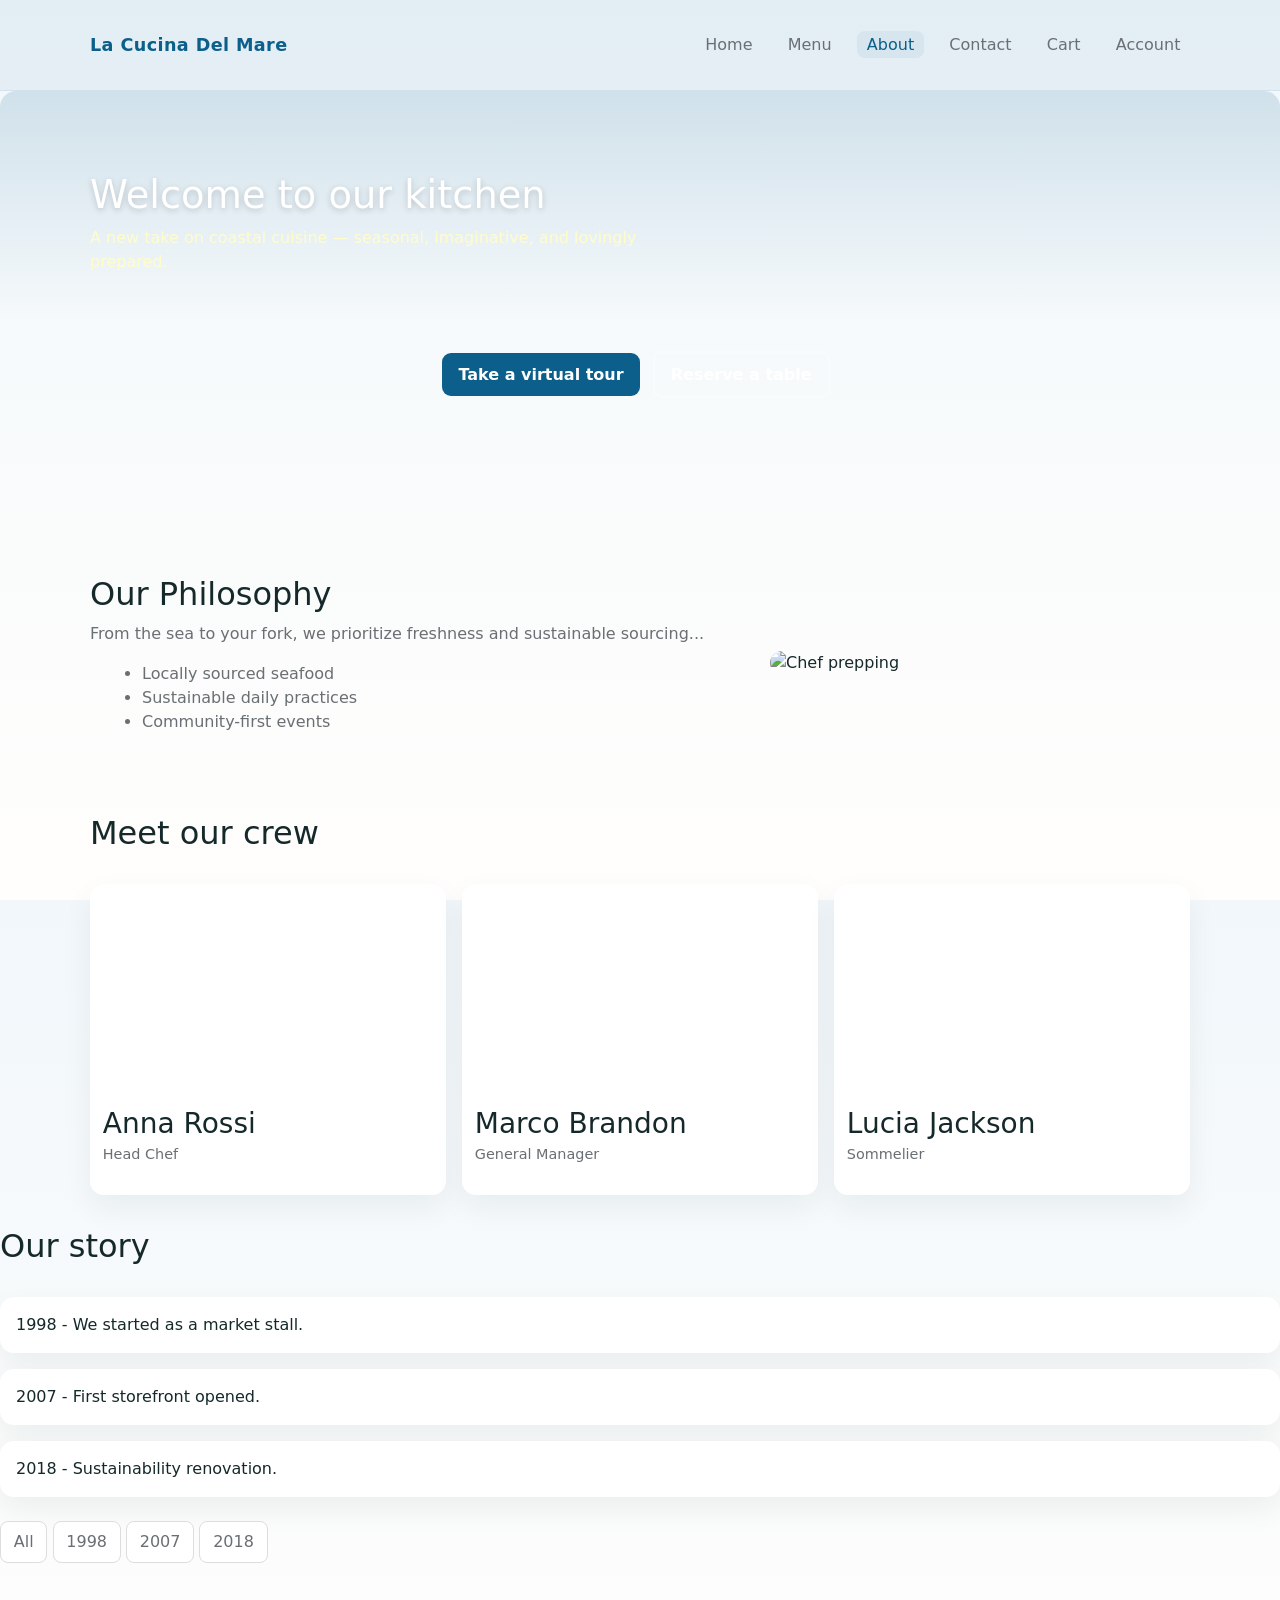
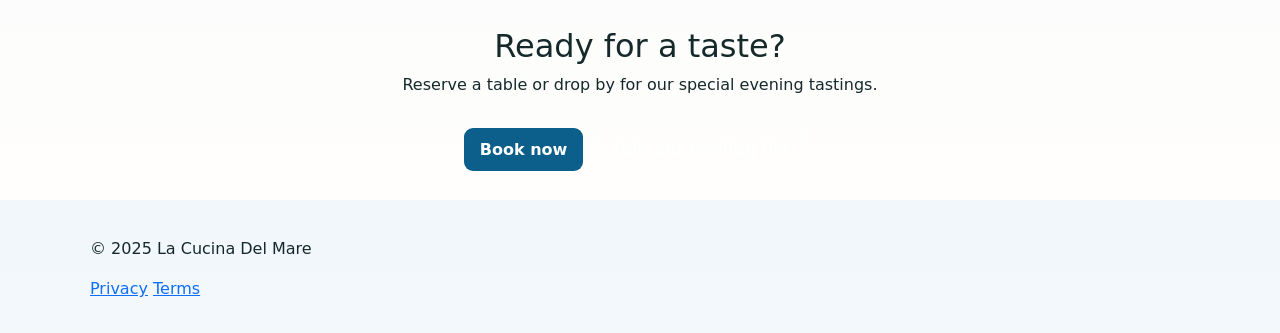
==== commit f0c493c1: "test1 test1" ====
--- a/Pages/about-alt.html
+++ b/Pages/about-alt.html
@@ -1,141 +1,3 @@
-<<<<<<< HEAD
-<!doctype html>
-<html lang="en">
-<head>
-  <meta charset="utf-8" />
-  <meta name="viewport" content="width=device-width, initial-scale=1" />
-  <title>About - La Cucina Del Mare (Alt)</title>
-  <link rel="stylesheet" href="../Stylesheets/about-alt.css">
-</head>
-<body>
-  <header class="alt-header">
-    <div class="alt-container">
-      <a class="alt-logo" href="/">La Cucina Del Mare</a>
-      <nav class="alt-nav">
-        <ul>
-          <li><a href="/">Home</a></li>
-          <li><a href="/menu.html">Menu</a></li>
-          <li><a href="/about/about-alt.html" class="active">About</a></li>
-          <li><a href="/contact.html">Contact</a></li>
-        </ul>
-      </nav>
-    </div>
-  </header>
-
-  <main class="alt-main">
-    <section class="alt-hero">
-      <div class="alt-overlay"></div>
-      <div class="alt-hero-inner alt-container">
-        <h1>Welcome to our kitchen</h1>
-        <p class="sub">A new take on coastal cuisine — seasonal, imaginative, and lovingly prepared.</p>
-        <div class="alt-cta">
-          <button id="tour" class="alt-btn">Take a virtual tour</button>
-          <button id="reserve" class="alt-btn alt-outline">Reserve a table</button>
-        </div>
-      </div>
-    </section>
-
-    <section class="alt-about alt-container" id="about">
-  <div class="alt-about-grid">
-
-    <div class="alt-about-text">
-      <h2>Our Philosophy</h2>
-      <p>From the sea to your fork, we prioritize freshness and sustainable sourcing...</p>
-      <ul>
-        <li>Locally sourced seafood</li>
-        <li>Sustainable daily practices</li>
-        <li>Community-first events</li>
-      </ul>
-    </div>
-
-    <div class="alt-about-media">
-      <img src="https://images.unsplash.com/photo-1484723091739-30a097e8f929?q=80&w=1200&auto=format&fit=crop" alt="Chef prepping"/>
-    </div>
-
-  </div>
-</section>
-
-
-    <section class="alt-team alt-container" id="team">
-      <h2>Meet our crew</h2>
-      <div class="alt-team-grid">
-        <article class="member" tabindex="0" data-img="https://www.totaljobs.com/advice/wp-content/uploads/Sous-Chef-job-description_5719402-1536x864.jpg" data-name="Anna Rossi" data-bio="Head Chef with a love of Mediterranean seafood." >
-          <div class="member-img" aria-hidden="true" style="background-image:url('https://www.totaljobs.com/advice/wp-content/uploads/Sous-Chef-job-description_5719402-1536x864.jpg')"></div>
-          <h3>Anna Rossi</h3>
-          <p class="role">Head Chef</p>
-        </article>
-
-        <article class="member" tabindex="0" data-img="https://blog.scitraining.com/wp-content/uploads/2019/12/restaurant-general-manager-job-description-1-768x512.jpg.webp" data-name="Marco Bianchi" data-bio="Friendly general manager and community host">
-          <div class="member-img" aria-hidden="true" style="background-image:url('https://blog.scitraining.com/wp-content/uploads/2019/12/restaurant-general-manager-job-description-1-768x512.jpg.webp')"></div>
-          <h3>Marco Brandon</h3>
-          <p class="role">General Manager</p>
-        </article>
-
-        <article class="member" tabindex="0" data-img="https://d3h1lg3ksw6i6b.cloudfront.net/media/image/2023/03/03/90cc5bc7dbd54de68f7eb346e14d78b8_batch_LSM09648.jpg" data-name="Lucia Moretti" data-bio="Sommelier and wine curator.">
-          <div class="member-img" aria-hidden="true" style="background-image:url('https://d3h1lg3ksw6i6b.cloudfront.net/media/image/2023/03/03/90cc5bc7dbd54de68f7eb346e14d78b8_batch_LSM09648.jpg')"></div>
-          <h3>Lucia Jackson</h3>
-          <p class="role">Sommelier</p>
-        </article>
-      </div>
-    </section>
-
-    <section class="alt-timeline alt-container" id="timeline">
-      <h2>Our story</h2>
-      <div class="alt-timeline-wrap">
-        <div class="alt-timeline-item" data-year="1998">
-          <strong>1998</strong>
-          <p>We started as a market stall serving fresh-caught seafood.</p>
-        </div>
-        <div class="alt-timeline-item" data-year="2007">
-          <strong>2007</strong>
-          <p>First storefront opened — small and warm for our local community.</p>
-        </div>
-        <div class="alt-timeline-item" data-year="2018">
-          <strong>2018</strong>
-          <p>Major sustainability-focused renovation — updated kitchen and new menu.</p>
-        </div>
-        <div class="alt-timeline-controls">
-          <button data-filter="all" class="active">All</button>
-          <button data-filter="1998">1998</button>
-          <button data-filter="2007">2007</button>
-          <button data-filter="2018">2018</button>
-        </div>
-      </div>
-    </section>
-
-    <section class="alt-cta alt-container">
-      <h2>Ready for a taste?</h2>
-      <p>Reserve a table or drop by for our special evening tastings.</p>
-      <div class="alt-cta-actions">
-        <button id="book" class="alt-btn">Book now</button>
-        <button id="join-us" class="alt-btn alt-outline">Join our mailing list</button>
-      </div>
-    </section>
-  </main>
-
-  <footer class="alt-footer">
-    <div class="alt-container">
-      <p>&copy; <span id="alt-year">2025</span> La Cucina Del Mare</p>
-      <nav>
-        <a href="/privacy.html">Privacy</a>
-        <a href="/terms.html">Terms</a>
-      </nav>
-    </div>
-  </footer>
-
-  <div id="member-modal" aria-hidden="true" class="member-modal">
-    <button class="close-modal" aria-label="Close">✕</button>
-    <div class="member-content">
-      <img src="" alt=""/>
-      <h3></h3>
-      <p></p>
-    </div>
-  </div>
-
-  <script src="../Scripts/about-alt.js"></script>
-</body>
-</html>
-=======
 <!DOCTYPE html>
 <html lang="en">
   <head>
@@ -210,7 +72,7 @@
 
           <div class="alt-about-media">
             <img
-              src="https://images.unsplash.com/photo-1484723091739-30a097e8f929?q=80&w=1200&auto=format&fit=crop"
+              src="https://www.willflyforfood.net/wp-content/uploads/2023/08/istanbul-restaurants-askoroz-balikcisi2.jpg.webp"
               alt="Chef prepping"
             />
           </div>
@@ -276,34 +138,25 @@
         </div>
       </section>
 
-      <section class="alt-timeline alt-container" id="timeline">
-        <h2>Our story</h2>
-        <div class="alt-timeline-wrap">
-          <div class="alt-timeline-item" data-year="1998">
-            <strong>1998</strong>
-            <p>We started as a market stall serving fresh-caught seafood.</p>
-          </div>
-          <div class="alt-timeline-item" data-year="2007">
-            <strong>2007</strong>
-            <p>
-              First storefront opened — small and warm for our local community.
-            </p>
-          </div>
-          <div class="alt-timeline-item" data-year="2018">
-            <strong>2018</strong>
-            <p>
-              Major sustainability-focused renovation — updated kitchen and new
-              menu.
-            </p>
-          </div>
-          <div class="alt-timeline-controls">
-            <button data-filter="all" class="active">All</button>
-            <button data-filter="1998">1998</button>
-            <button data-filter="2007">2007</button>
-            <button data-filter="2018">2018</button>
-          </div>
-        </div>
-      </section>
+     <section id="timeline">
+
+  <h2>Our story</h2>
+
+  <div id="timeline-items">
+    <div class="item y1998">1998 - We started as a market stall.</div>
+    <div class="item y2007">2007 - First storefront opened.</div>
+    <div class="item y2018">2018 - Sustainability renovation.</div>
+  </div>
+<br>
+  <div id="timeline-buttons">
+    <button id="all">All</button>
+    <button id="y1998">1998</button>
+    <button id="y2007">2007</button>
+    <button id="y2018">2018</button>
+  </div>
+
+</section>
+
 
       <section class="alt-cta alt-container">
         <h2>Ready for a taste?</h2>
@@ -337,8 +190,8 @@
         <p></p>
       </div>
     </div>
-
+    
+    <script src="https://code.jquery.com/jquery-3.7.1.min.js"></script>
     <script src="../Scripts/about-alt.js"></script>
   </body>
 </html>
->>>>>>> 927048f13ce756eb76e8ff1d91f876684e7fd279
--- a/Stylesheets/about-alt.css
+++ b/Stylesheets/about-alt.css
@@ -1,4 +1,3 @@
-<<<<<<< HEAD
 :root {
   --bg: linear-gradient(180deg, #f1f7fb 0%, #fffefc 100%);
   --primary: #0b5f8a;
@@ -94,7 +93,7 @@
       rgba(11, 95, 138, 0.15) 0%,
       rgba(255, 255, 255, 0.0) 55%
     ),
-    url("https://images.unsplash.com/photo-1504674900247-0877df9cc836?q=80&w=1600&auto=format&fit=crop")
+    url("https://www.venetianlasvegas.com/adobe/dynamicmedia/deliver/dm-aid--21c0003d-0ca6-4bfd-b930-a80f67692d4d/fish-market-1-2000x812.jpg?preferwebp=true&quality=64")
       center/cover no-repeat;
 }
 
@@ -332,339 +331,44 @@
 
 .alt-hero-inner {
   padding-left: 0;
-=======
-:root {
-  --bg: linear-gradient(180deg, #f1f7fb 0%, #fffefc 100%);
-  --primary: #0b5f8a;
-  --accent: #ff8c42;
-  --muted: #6a6f73;
-  --surface: #ffffff;
-  --card-radius: 14px;
-  --shadow-soft: 0 12px 30px rgba(20, 40, 40, 0.06);
-  --shadow-hover: 0 18px 36px rgba(20, 40, 40, 0.1);
-}
-
-* {
-  box-sizing: border-box;
-}
-
-html,
-body {
-  height: 100%;
-}
-
-body {
-  margin: 0;
-  font-family: Inter, system-ui, -apple-system, "Segoe UI", Roboto;
-  background: var(--bg);
-  color: #15292b;
-  -webkit-font-smoothing: antialiased;
-  line-height: 1.5;
-}
-
-
-.alt-container {
-  width: min(92%, 1100px);
-  margin: 0 auto;
-  padding: 2rem 0;
-}
-
-.alt-header {
-  background: rgba(11, 95, 138, 0.06);
-  border-bottom: 1px solid rgba(11, 95, 138, 0.08);
-}
-
-.alt-header .alt-container {
-  display: flex;
-  justify-content: space-between;
-  align-items: center;
-}
-
-.alt-logo {
-  color: var(--primary);
-  font-weight: 700;
-  text-decoration: none;
-  font-size: 1.1rem;
-  letter-spacing: 0.4px;
-}
-
-.alt-nav ul {
-  display: flex;
-  gap: 1rem;
-  list-style: none;
-  margin: 0;
-  padding: 0;
-}
-
-.alt-nav a {
-  color: var(--muted);
-  text-decoration: none;
-  padding: 0.25rem 0.6rem;
+}
+
+/* Timeline container */
+#timeline-items {
+  display: flex;
+  flex-direction: column;
+  gap: 1rem;       /* spacing between items */
+  margin-top: 2rem;
+}
+
+/* Timeline items */
+.item {
+  background: var(--surface);        /* white card look */
+  padding: 1rem;                     /* inner spacing */
+  border-radius: var(--card-radius); /* rounded corners */
+  box-shadow: var(--shadow-soft);    /* subtle shadow */
+}
+
+/* Timeline filter buttons */
+#all, #y1998, #y2007, #y2018 {
+  padding: 0.5rem 0.8rem;
   border-radius: 8px;
-  transition: 0.25s;
-}
-
-.alt-nav a:hover,
-.alt-nav a.active {
-  color: var(--primary);
-  background: rgba(11, 95, 138, 0.06);
-}
-
-.alt-hero {
-  position: relative;
-  min-height: 420px;
-  display: flex;
-  align-items: center;
-  border-radius: 16px;
-}
-
-.alt-overlay {
-  position: absolute;
-  inset: 0;
-  border-radius: 16px;
-
-  background: linear-gradient(
-      180deg,
-      rgba(11, 95, 138, 0.15) 0%,
-      rgba(255, 255, 255, 0.0) 55%
-    ),
-    url("https://images.unsplash.com/photo-1504674900247-0877df9cc836?q=80&w=1600&auto=format&fit=crop")
-      center/cover no-repeat;
-}
-
-.alt-hero-inner {
-  position: relative;
-  z-index: 2;
-  padding: 3rem 0;
-}
-
-.alt-hero h1 {
-  color: #fff;
-  font-size: 2.4rem;
-  margin: 0 0 0.5rem;
-  text-shadow: 0 2px 6px rgba(0, 0, 0, 0.18);
-}
-
-.alt-hero .sub {
-  color: #fffccc;
-  max-width: 600px;
-}
-
-.alt-btn {
-  background: var(--primary);
-  color: #fff;
-  border: 0;
-  padding: 0.6rem 1rem;
-  border-radius: 9px;
-  cursor: pointer;
-  font-weight: 600;
-  margin-right: 0.5rem;
-  transition: 0.2s ease;
-}
-
-.alt-btn:hover {
-  transform: translateY(-2px);
-  box-shadow: var(--shadow-hover);
-}
-
-.alt-btn.alt-outline {
-  background: transparent;
-  color: #fff;
-  border: 2px solid rgba(255, 255, 255, 0.22);
-}
-
-
-.alt-about-grid {
-  display: grid;
-  grid-template-columns: 1fr 420px;
-  gap: 1.4rem;
-  align-items: center;
-  margin-top: 2rem;
-}
-
-.alt-about-text h2 {
-  margin-top: 0;
-}
-
-.alt-about-text p {
-  color: var(--muted);
-}
-
-.alt-about-text ul {
-  color: var(--muted);
-  list-style: disc;
-  margin-left: 1.25rem;
-}
-
-.alt-stats {
-  display: flex;
-  gap: 1rem;
-  margin-top: 1rem;
-}
-
-.alt-stat {
-  background: var(--surface);
-  padding: 0.9rem;
-  border-radius: 10px;
-  flex: 1;
-  text-align: center;
-  box-shadow: var(--shadow-soft);
-}
-
-.alt-stat .num {
-  display: block;
-  font-size: 1.4rem;
-  color: var(--accent);
-}
-
-.alt-about-media img {
-  width: 100%;
-  border-radius: 12px;
-}
-
-.alt-team-grid {
-  display: grid;
-  grid-template-columns: repeat(3, 1fr);
-  gap: 1rem;
-  margin-top: 2rem;
-}
-
-.member {
-  background: var(--surface);
-  padding: 0.8rem;
-  border-radius: var(--card-radius);
-  cursor: pointer;
-  box-shadow: var(--shadow-soft);
-  transition: 0.25s;
-}
-
-.member:hover {
-  transform: translateY(-3px);
-  box-shadow: var(--shadow-hover);
-}
-
-.member img,
-.member .member-img {
-  width: 100%;
-  height: 200px;
-  border-radius: 10px;
-  background-size: cover;
-  background-position: center;
-}
-
-.member h3 {
-  margin: 0.6rem 0 0.25rem;
-}
-
-.member .role {
-  color: var(--muted);
-  font-size: 0.9rem;
-}
-
-.member:focus {
-  outline: 3px solid rgba(11, 95, 138, 0.12);
-  outline-offset: 6px;
-}
-
-.alt-timeline-wrap {
-  display: grid;
-  gap: 0.8rem;
-  margin-top: 2rem;
-}
-
-.alt-timeline-item {
-  background: var(--surface);
-  padding: 1rem;
-  border-radius: 8px;
-  display: flex;
-  gap: 0.75rem;
-  align-items: flex-start;
-  box-shadow: var(--shadow-soft);
-}
-
-.alt-timeline-controls {
-  margin-top: 0.6rem;
-}
-
-.alt-timeline-controls button {
-  margin-right: 0.5rem;
-  padding: 0.4rem 0.6rem;
-  border-radius: 6px;
   border: 1px solid #ddd;
+  background: #fff;            /* or var(--surface) */
+  color: var(--muted);
   cursor: pointer;
   transition: 0.2s;
 }
 
-.alt-timeline-controls button.active {
+/* Active button */
+#all.active, #y1998.active, #y2007.active, #y2018.active {
   background: var(--accent);
   color: #fff;
   border: 0;
 }
 
-.alt-cta {
-  text-align: center;
-  padding: 2rem 0;
-  margin-top: 2rem;
-}
-
-.alt-cta .alt-btn {
-  margin-top: 0.8rem;
-}
-
-.member-modal {
-  position: fixed;
-  inset: 0;
-  display: none;
-  align-items: center;
-  justify-content: center;
-  background: rgba(0, 0, 0, 0.4);
-  padding: 1rem;
-}
-
-.member-modal[aria-hidden="false"] {
-  display: flex;
-}
-
-.member-modal .member-content {
-  background: var(--surface);
-  border-radius: 10px;
-  padding: 1rem;
-  max-width: 420px;
-  width: 95%;
-}
-
-.member-modal img {
-  width: 100%;
-  height: 240px;
-  object-fit: cover;
-  border-radius: 8px;
-}
-
-@media (max-width: 920px) {
-  .alt-about-grid {
-    grid-template-columns: 1fr;
-  }
-
-  .alt-team-grid {
-    grid-template-columns: repeat(2, 1fr);
-  }
-
-  .alt-hero {
-    min-height: 280px;
-  }
-}
-
-@media (max-width: 560px) {
-  .alt-team-grid {
-    grid-template-columns: 1fr;
-  }
-
-  .alt-nav ul {
-    display: none;
-  }
-}
-
-.alt-hero-inner {
-  padding-left: 0;
->>>>>>> 927048f13ce756eb76e8ff1d91f876684e7fd279
-}+/* Hover effect */
+#all:hover, #y1998:hover, #y2007:hover, #y2018:hover {
+  background: rgba(11,95,138,0.1);
+}
+
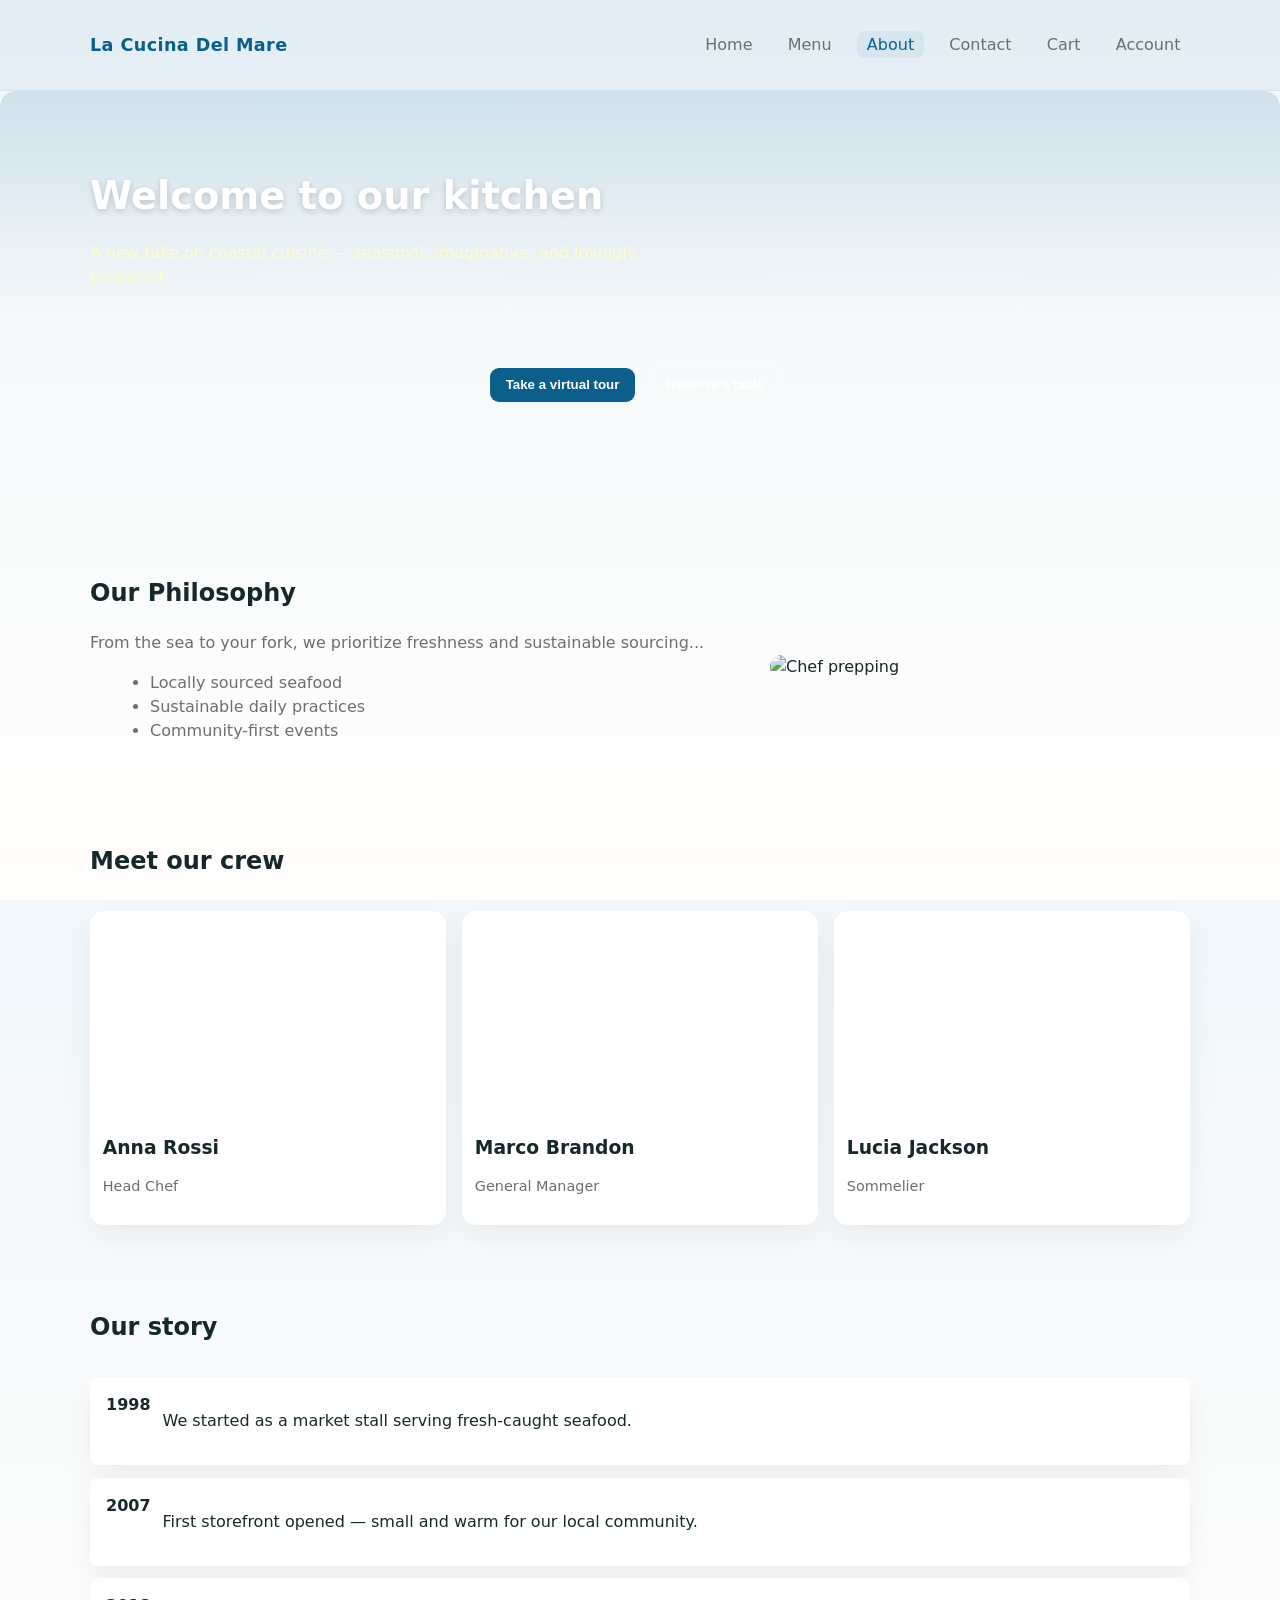
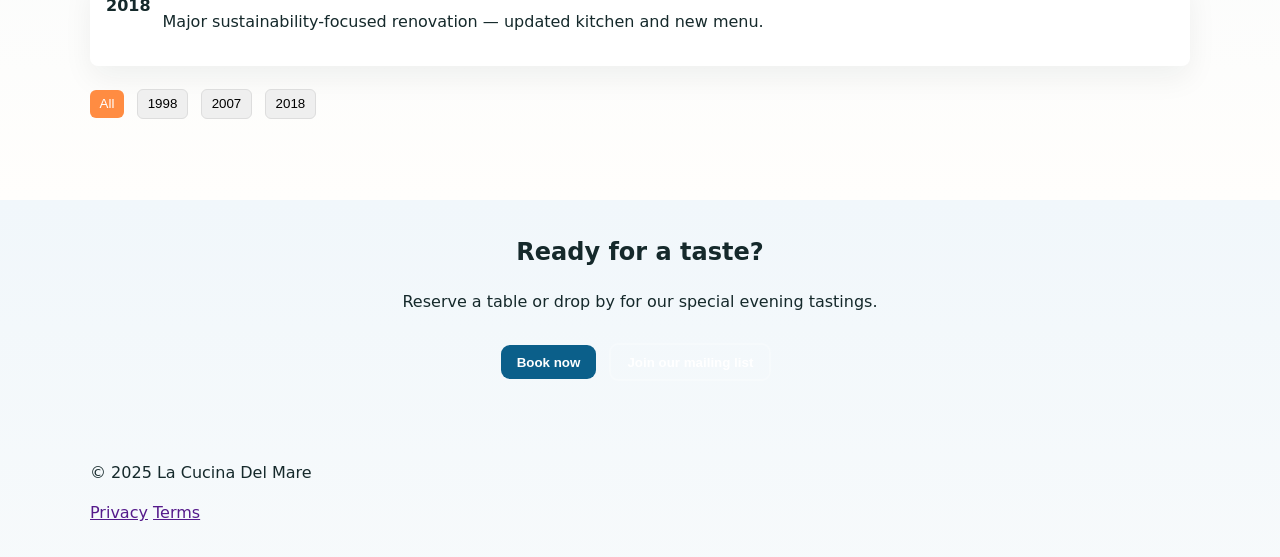
==== commit 5718640e: "working on admin cart page" ====
--- a/Pages/about-alt.html
+++ b/Pages/about-alt.html
@@ -1,197 +1,201 @@
-<!DOCTYPE html>
-<html lang="en">
-  <head>
-    <meta charset="utf-8" />
-    <meta name="viewport" content="width=device-width, initial-scale=1" />
-    <title>About - La Cucina Del Mare (Alt)</title>
-    <link
-      href="https://cdn.jsdelivr.net/npm/bootstrap@5.3.3/dist/css/bootstrap.min.css"
-      rel="stylesheet"
-    />
-    <link rel="stylesheet" href="../Stylesheets/about-alt.css" />
-    <link rel="icon" type="image/x-icon" href="../Assets/prawn.png" />
-  </head>
-  <body>
-    <header class="alt-header" role="banner">
-      <div class="alt-container">
-        <a
-          class="alt-logo"
-          href="../Pages/index.html"
-          aria-label="La Cucina Del Mare homepage"
-          >La Cucina Del Mare</a
-        >
-        <nav class="alt-nav" role="navigation" aria-label="Main navigation">
-          <ul>
-            <li><a href="../Pages/index.html">Home</a></li>
-            <li><a href="../Pages/Menu.html">Menu</a></li>
-            <li><a href="../Pages/about-alt.html" class="active">About</a></li>
-            <li><a href="../Pages/contact.html">Contact</a></li>
-            <li><a href="../Pages/cart.php">Cart</a></li>
-            <li><a href="../Pages/account.php">Account</a></li>
-          </ul>
-        </nav>
-      </div>
-    </header>
-
-    <main class="alt-main">
-      <section class="alt-hero">
-        <div class="alt-overlay"></div>
-        <div class="alt-hero-inner alt-container">
-          <h1>Welcome to our kitchen</h1>
-          <p class="sub">
-            A new take on coastal cuisine — seasonal, imaginative, and lovingly
-            prepared.
-          </p>
-          <div class="alt-cta">
-            <button id="tour" class="alt-btn">Take a virtual tour</button>
-            <button id="reserve" class="alt-btn alt-outline">
-              <a
-                href="booktabel.html"
-                style="text-decoration: none; color: #ffffff"
-                >Reserve a table</a
-              >
-            </button>
-          </div>
-        </div>
-      </section>
-
-      <section class="alt-about alt-container" id="about">
-        <div class="alt-about-grid">
-          <div class="alt-about-text">
-            <h2>Our Philosophy</h2>
-            <p>
-              From the sea to your fork, we prioritize freshness and sustainable
-              sourcing...
-            </p>
-            <ul>
-              <li>Locally sourced seafood</li>
-              <li>Sustainable daily practices</li>
-              <li>Community-first events</li>
-            </ul>
-          </div>
-
-          <div class="alt-about-media">
-            <img
-              src="https://www.willflyforfood.net/wp-content/uploads/2023/08/istanbul-restaurants-askoroz-balikcisi2.jpg.webp"
-              alt="Chef prepping"
-            />
-          </div>
-        </div>
-      </section>
-
-      <section class="alt-team alt-container" id="team">
-        <h2>Meet our crew</h2>
-        <div class="alt-team-grid">
-          <article
-            class="member"
-            tabindex="0"
-            data-img="https://www.totaljobs.com/advice/wp-content/uploads/Sous-Chef-job-description_5719402-1536x864.jpg"
-            data-name="Anna Rossi"
-            data-bio="Head Chef with a love of Mediterranean seafood."
-          >
-            <div
-              class="member-img"
-              aria-hidden="true"
-              style="
-                background-image: url('https://www.totaljobs.com/advice/wp-content/uploads/Sous-Chef-job-description_5719402-1536x864.jpg');
-              "
-            ></div>
-            <h3>Anna Rossi</h3>
-            <p class="role">Head Chef</p>
-          </article>
-
-          <article
-            class="member"
-            tabindex="0"
-            data-img="https://blog.scitraining.com/wp-content/uploads/2019/12/restaurant-general-manager-job-description-1-768x512.jpg.webp"
-            data-name="Marco Bianchi"
-            data-bio="Friendly general manager and community host"
-          >
-            <div
-              class="member-img"
-              aria-hidden="true"
-              style="
-                background-image: url('https://blog.scitraining.com/wp-content/uploads/2019/12/restaurant-general-manager-job-description-1-768x512.jpg.webp');
-              "
-            ></div>
-            <h3>Marco Brandon</h3>
-            <p class="role">General Manager</p>
-          </article>
-
-          <article
-            class="member"
-            tabindex="0"
-            data-img="https://d3h1lg3ksw6i6b.cloudfront.net/media/image/2023/03/03/90cc5bc7dbd54de68f7eb346e14d78b8_batch_LSM09648.jpg"
-            data-name="Lucia Moretti"
-            data-bio="Sommelier and wine curator."
-          >
-            <div
-              class="member-img"
-              aria-hidden="true"
-              style="
-                background-image: url('https://d3h1lg3ksw6i6b.cloudfront.net/media/image/2023/03/03/90cc5bc7dbd54de68f7eb346e14d78b8_batch_LSM09648.jpg');
-              "
-            ></div>
-            <h3>Lucia Jackson</h3>
-            <p class="role">Sommelier</p>
-          </article>
-        </div>
-      </section>
-
-     <section id="timeline">
-
-  <h2>Our story</h2>
-
-  <div id="timeline-items">
-    <div class="item y1998">1998 - We started as a market stall.</div>
-    <div class="item y2007">2007 - First storefront opened.</div>
-    <div class="item y2018">2018 - Sustainability renovation.</div>
-  </div>
-<br>
-  <div id="timeline-buttons">
-    <button id="all">All</button>
-    <button id="y1998">1998</button>
-    <button id="y2007">2007</button>
-    <button id="y2018">2018</button>
-  </div>
-
-</section>
-
-
-      <section class="alt-cta alt-container">
-        <h2>Ready for a taste?</h2>
-        <p>Reserve a table or drop by for our special evening tastings.</p>
-        <div class="alt-cta-actions">
-          <a href="../Pages/booktabel.html"
-            ><button id="book" class="alt-btn">Book now</button></a
-          >
-          <button id="join-us" class="alt-btn alt-outline">
-            Join our mailing list
-          </button>
-        </div>
-      </section>
-    </main>
-
-    <footer class="alt-footer">
-      <div class="alt-container">
-        <p>&copy; <span id="alt-year">2025</span> La Cucina Del Mare</p>
-        <nav>
-          <a href="">Privacy</a>
-          <a href="">Terms</a>
-        </nav>
-      </div>
-    </footer>
-
-    <div id="member-modal" aria-hidden="true" class="member-modal">
-      <button class="close-modal" aria-label="Close">✕</button>
-      <div class="member-content">
-        <img src="" alt="" />
-        <h3></h3>
-        <p></p>
-      </div>
-    </div>
-    
-    <script src="https://code.jquery.com/jquery-3.7.1.min.js"></script>
-    <script src="../Scripts/about-alt.js"></script>
-  </body>
-</html>
+<!DOCTYPE html>
+<html lang="en">
+  <head>
+    <meta charset="utf-8" />
+    <meta name="viewport" content="width=device-width, initial-scale=1" />
+    <title>About - La Cucina Del Mare (Alt)</title>
+    <link rel="stylesheet" href="../Stylesheets/about-alt.css" />
+    <link rel="icon" type="image/x-icon" href="../Assets/prawn.png" />
+  </head>
+  <body>
+    <header class="alt-header" role="banner">
+      <div class="alt-container">
+        <a
+          class="alt-logo"
+          href="../Pages/index.html"
+          aria-label="La Cucina Del Mare homepage"
+          >La Cucina Del Mare</a
+        >
+        <nav class="alt-nav" role="navigation" aria-label="Main navigation">
+          <ul>
+            <li><a href="../Pages/index.html">Home</a></li>
+            <li><a href="../Pages/Menu.php">Menu</a></li>
+            <li><a href="../Pages/about-alt.html" class="active">About</a></li>
+            <li><a href="../Pages/contact.html">Contact</a></li>
+            <li><a href="../Pages/cart.php">Cart</a></li>
+            <li><a href="../Pages/account.php">Account</a></li>
+          </ul>
+        </nav>
+      </div>
+    </header>
+
+    <main class="alt-main">
+      <section class="alt-hero">
+        <div class="alt-overlay"></div>
+        <div class="alt-hero-inner alt-container">
+          <h1>Welcome to our kitchen</h1>
+          <p class="sub">
+            A new take on coastal cuisine — seasonal, imaginative, and lovingly
+            prepared.
+          </p>
+          <div class="alt-cta">
+            <button id="tour" class="alt-btn">Take a virtual tour</button>
+            <button id="reserve" class="alt-btn alt-outline">
+              <a
+                href="booktabel.html"
+                style="text-decoration: none; color: #ffffff"
+                >Reserve a table</a
+              >
+            </button>
+          </div>
+        </div>
+      </section>
+
+      <section class="alt-about alt-container" id="about">
+        <div class="alt-about-grid">
+          <div class="alt-about-text">
+            <h2>Our Philosophy</h2>
+            <p>
+              From the sea to your fork, we prioritize freshness and sustainable
+              sourcing...
+            </p>
+            <ul>
+              <li>Locally sourced seafood</li>
+              <li>Sustainable daily practices</li>
+              <li>Community-first events</li>
+            </ul>
+          </div>
+
+          <div class="alt-about-media">
+            <img
+              src="https://images.unsplash.com/photo-1484723091739-30a097e8f929?q=80&w=1200&auto=format&fit=crop"
+              alt="Chef prepping"
+            />
+          </div>
+        </div>
+      </section>
+
+      <section class="alt-team alt-container" id="team">
+        <h2>Meet our crew</h2>
+        <div class="alt-team-grid">
+          <article
+            class="member"
+            tabindex="0"
+            data-img="https://www.totaljobs.com/advice/wp-content/uploads/Sous-Chef-job-description_5719402-1536x864.jpg"
+            data-name="Anna Rossi"
+            data-bio="Head Chef with a love of Mediterranean seafood."
+          >
+            <div
+              class="member-img"
+              aria-hidden="true"
+              style="
+                background-image: url('https://www.totaljobs.com/advice/wp-content/uploads/Sous-Chef-job-description_5719402-1536x864.jpg');
+              "
+            ></div>
+            <h3>Anna Rossi</h3>
+            <p class="role">Head Chef</p>
+          </article>
+
+          <article
+            class="member"
+            tabindex="0"
+            data-img="https://blog.scitraining.com/wp-content/uploads/2019/12/restaurant-general-manager-job-description-1-768x512.jpg.webp"
+            data-name="Marco Bianchi"
+            data-bio="Friendly general manager and community host"
+          >
+            <div
+              class="member-img"
+              aria-hidden="true"
+              style="
+                background-image: url('https://blog.scitraining.com/wp-content/uploads/2019/12/restaurant-general-manager-job-description-1-768x512.jpg.webp');
+              "
+            ></div>
+            <h3>Marco Brandon</h3>
+            <p class="role">General Manager</p>
+          </article>
+
+          <article
+            class="member"
+            tabindex="0"
+            data-img="https://d3h1lg3ksw6i6b.cloudfront.net/media/image/2023/03/03/90cc5bc7dbd54de68f7eb346e14d78b8_batch_LSM09648.jpg"
+            data-name="Lucia Moretti"
+            data-bio="Sommelier and wine curator."
+          >
+            <div
+              class="member-img"
+              aria-hidden="true"
+              style="
+                background-image: url('https://d3h1lg3ksw6i6b.cloudfront.net/media/image/2023/03/03/90cc5bc7dbd54de68f7eb346e14d78b8_batch_LSM09648.jpg');
+              "
+            ></div>
+            <h3>Lucia Jackson</h3>
+            <p class="role">Sommelier</p>
+          </article>
+        </div>
+      </section>
+
+      <section class="alt-timeline alt-container" id="timeline">
+        <h2>Our story</h2>
+        <div class="alt-timeline-wrap">
+          <div class="alt-timeline-item" data-year="1998">
+            <strong>1998</strong>
+            <p>We started as a market stall serving fresh-caught seafood.</p>
+          </div>
+          <div class="alt-timeline-item" data-year="2007">
+            <strong>2007</strong>
+            <p>
+              First storefront opened — small and warm for our local community.
+            </p>
+          </div>
+          <div class="alt-timeline-item" data-year="2018">
+            <strong>2018</strong>
+            <p>
+              Major sustainability-focused renovation — updated kitchen and new
+              menu.
+            </p>
+          </div>
+          <div class="alt-timeline-controls">
+            <button data-filter="all" class="active">All</button>
+            <button data-filter="1998">1998</button>
+            <button data-filter="2007">2007</button>
+            <button data-filter="2018">2018</button>
+          </div>
+        </div>
+      </section>
+
+      <section class="alt-cta alt-container">
+        <h2>Ready for a taste?</h2>
+        <p>Reserve a table or drop by for our special evening tastings.</p>
+        <div class="alt-cta-actions">
+          <a href="../Pages/booktabel.html"
+            ><button id="book" class="alt-btn">Book now</button></a
+          >
+          <button id="join-us" class="alt-btn alt-outline">
+            Join our mailing list
+          </button>
+        </div>
+      </section>
+    </main>
+
+    <footer class="alt-footer">
+      <div class="alt-container">
+        <p>&copy; <span id="alt-year">2025</span> La Cucina Del Mare</p>
+        <nav>
+          <a href="">Privacy</a>
+          <a href="">Terms</a>
+        </nav>
+      </div>
+    </footer>
+
+    <div id="member-modal" aria-hidden="true" class="member-modal">
+      <button class="close-modal" aria-label="Close">✕</button>
+      <div class="member-content">
+        <img src="" alt="" />
+        <h3></h3>
+        <p></p>
+      </div>
+    </div>
+
+    <script src="../Scripts/about-alt.js"></script>
+  </body>
+</html>
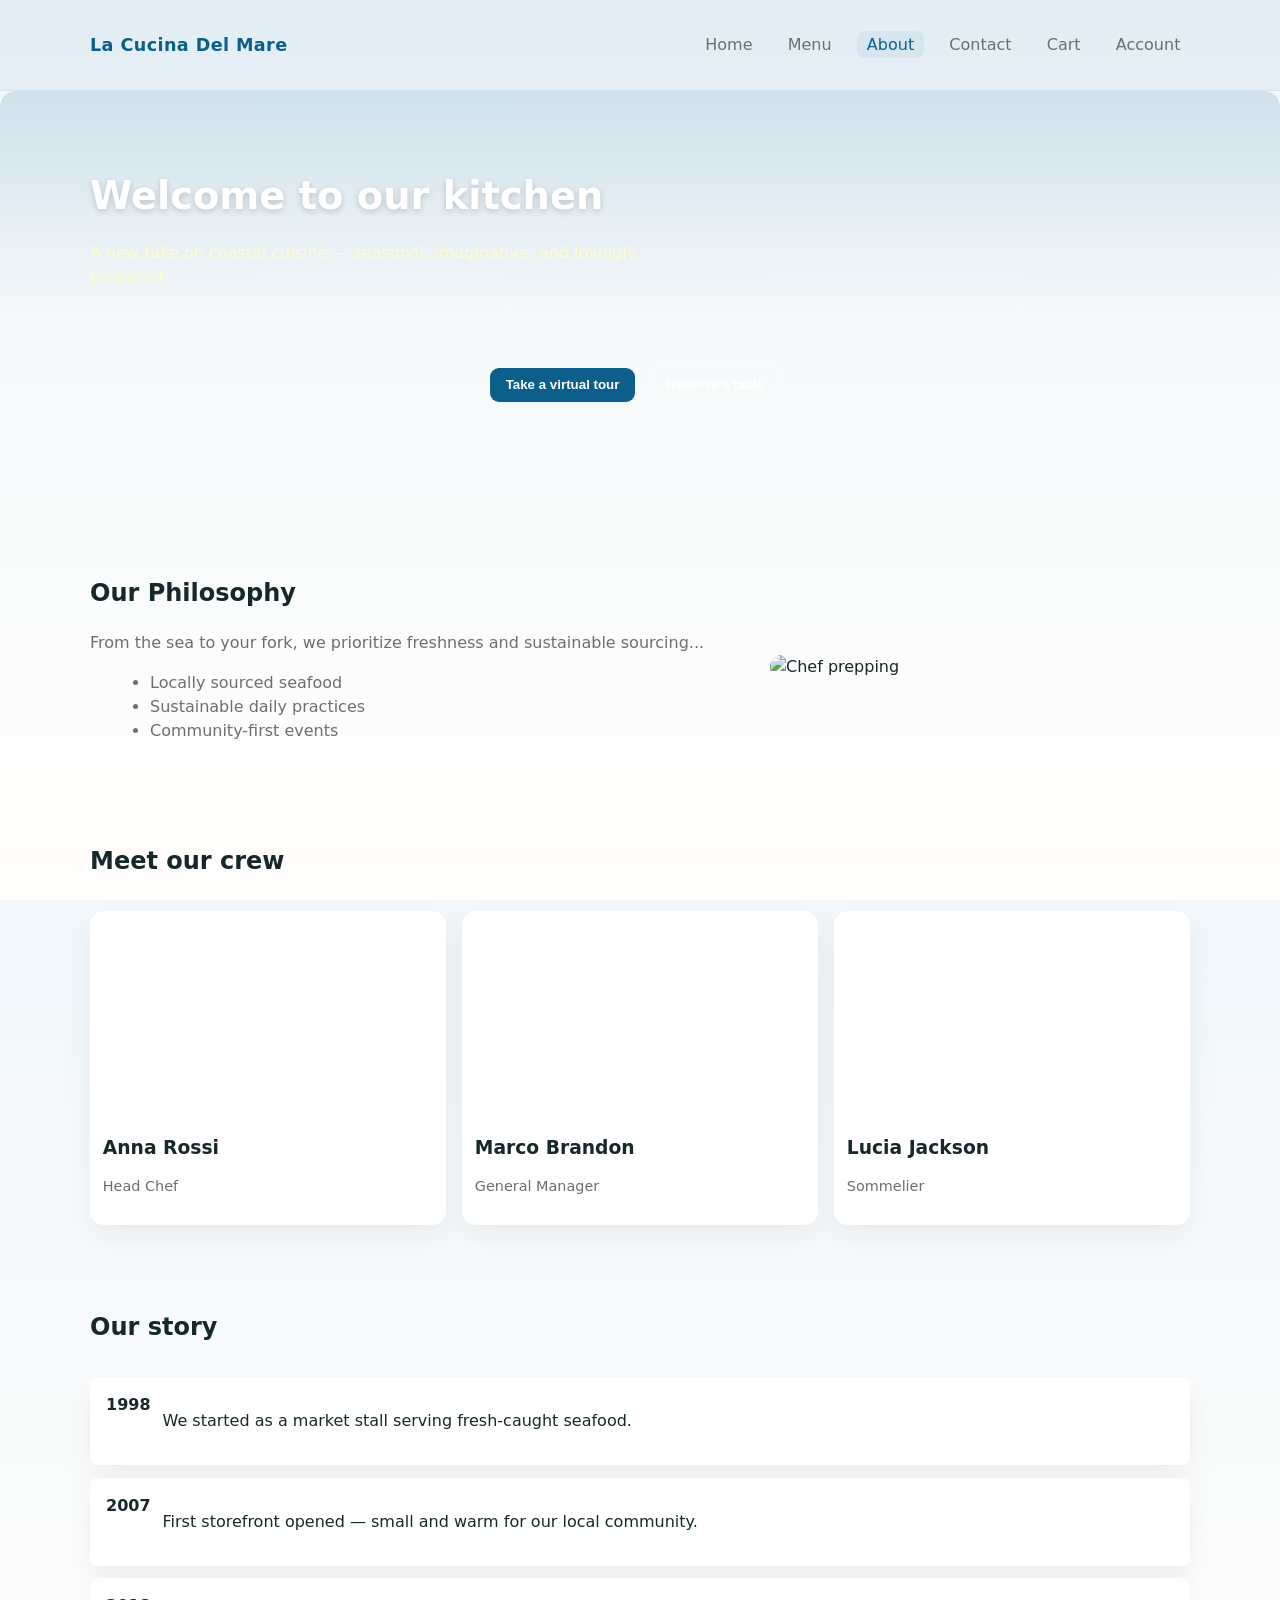
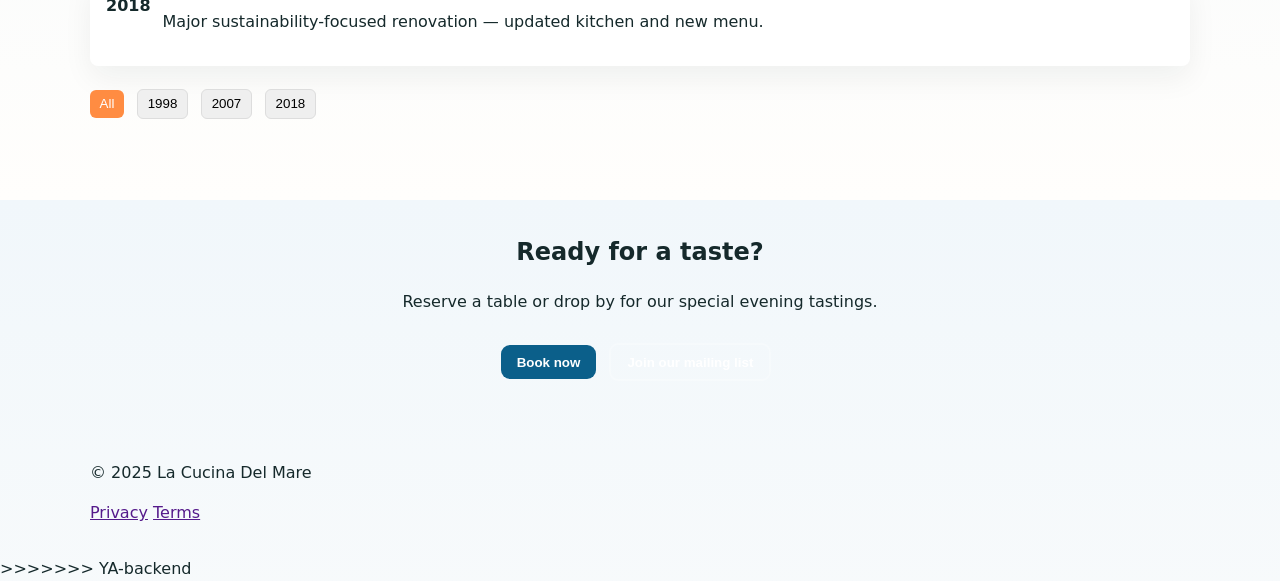
==== commit b27bb381: "Fixed merge conflicts" ====
--- a/Pages/about-alt.html
+++ b/Pages/about-alt.html
@@ -199,3 +199,4 @@
     <script src="../Scripts/about-alt.js"></script>
   </body>
 </html>
+>>>>>>> YA-backend
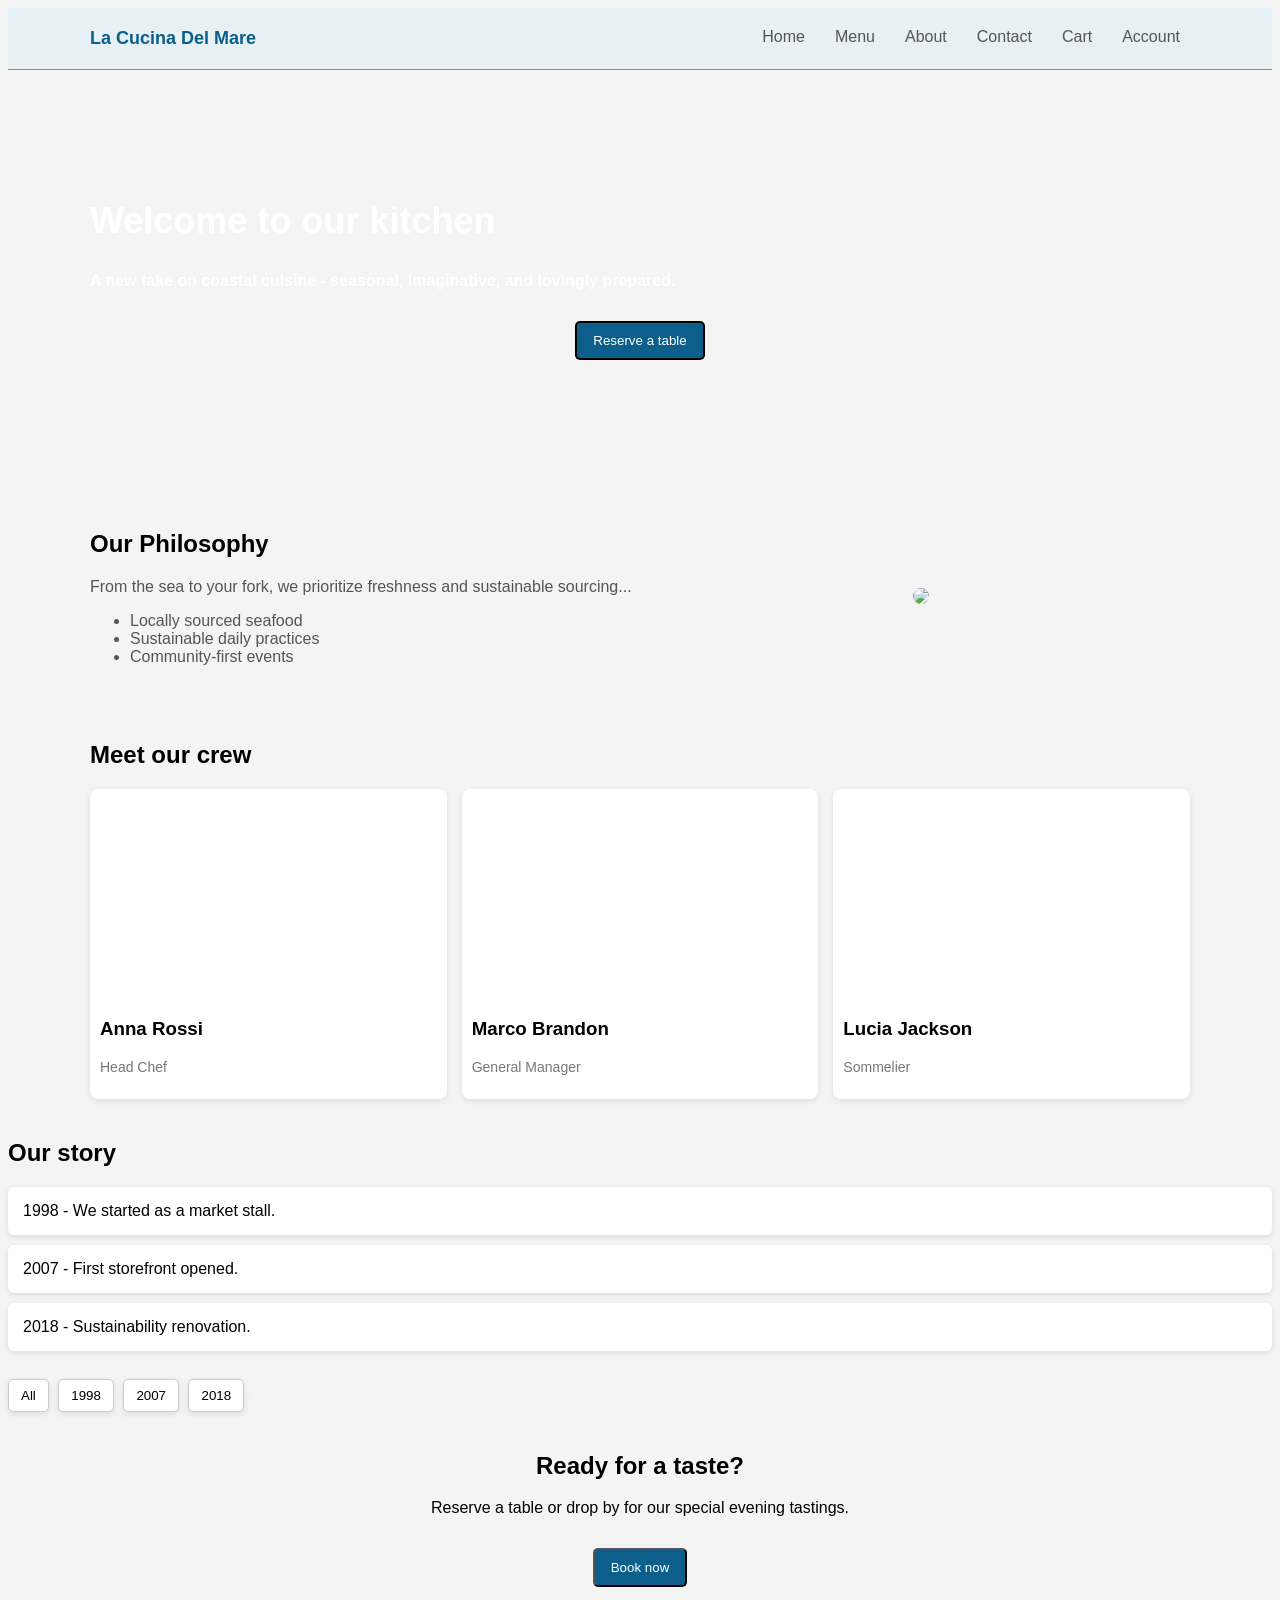
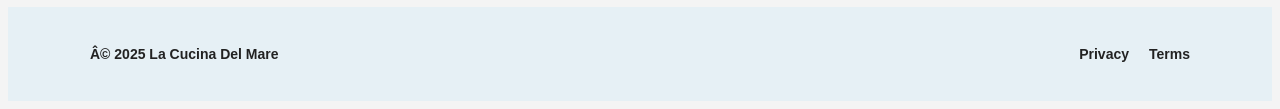
==== commit d285a6f3: "ziad changed his code" ====
--- a/Pages/about-alt.html
+++ b/Pages/about-alt.html
@@ -3,24 +3,19 @@
   <head>
     <meta charset="utf-8" />
     <meta name="viewport" content="width=device-width, initial-scale=1" />
-    <title>About - La Cucina Del Mare (Alt)</title>
+    <title>About - La Cucina Del Mare </title>
     <link rel="stylesheet" href="../Stylesheets/about-alt.css" />
     <link rel="icon" type="image/x-icon" href="../Assets/prawn.png" />
   </head>
   <body>
-    <header class="alt-header" role="banner">
+    <header class="alt-header">
       <div class="alt-container">
-        <a
-          class="alt-logo"
-          href="../Pages/index.html"
-          aria-label="La Cucina Del Mare homepage"
-          >La Cucina Del Mare</a
-        >
-        <nav class="alt-nav" role="navigation" aria-label="Main navigation">
+        <a class="alt-logo" href="../Pages/index.html" aria-label="La Cucina Del Mare homepage">La Cucina Del Mare</a>
+        <nav class="alt-nav">
           <ul>
             <li><a href="../Pages/index.html">Home</a></li>
-            <li><a href="../Pages/Menu.php">Menu</a></li>
-            <li><a href="../Pages/about-alt.html" class="active">About</a></li>
+            <li><a href="../Pages/Menu.html">Menu</a></li>
+            <li><a href="../Pages/about-alt.html">About</a></li>
             <li><a href="../Pages/contact.html">Contact</a></li>
             <li><a href="../Pages/cart.php">Cart</a></li>
             <li><a href="../Pages/account.php">Account</a></li>
@@ -29,31 +24,20 @@
       </div>
     </header>
 
-    <main class="alt-main">
       <section class="alt-hero">
-        <div class="alt-overlay"></div>
         <div class="alt-hero-inner alt-container">
-          <h1>Welcome to our kitchen</h1>
-          <p class="sub">
-            A new take on coastal cuisine — seasonal, imaginative, and lovingly
-            prepared.
-          </p>
+          <h1><b>Welcome to our kitchen</b></h1>
+          <p><b>A new take on coastal cuisine - seasonal, imaginative, and lovingly prepared.</b></p>
           <div class="alt-cta">
-            <button id="tour" class="alt-btn">Take a virtual tour</button>
-            <button id="reserve" class="alt-btn alt-outline">
-              <a
-                href="booktabel.html"
-                style="text-decoration: none; color: #ffffff"
-                >Reserve a table</a
-              >
+            <button class="alt-btn alt-outline">
+              <a href="booktabel.html" style="text-decoration: none; color: #ffffff">Reserve a table</a>
             </button>
           </div>
-        </div>
       </section>
 
-      <section class="alt-about alt-container" id="about">
-        <div class="alt-about-grid">
-          <div class="alt-about-text">
+
+        <div class="alt-about-grid alt-container">
+          <div class="alt-about-text">  
             <h2>Our Philosophy</h2>
             <p>
               From the sea to your fork, we prioritize freshness and sustainable
@@ -67,136 +51,67 @@
           </div>
 
           <div class="alt-about-media">
-            <img
-              src="https://images.unsplash.com/photo-1484723091739-30a097e8f929?q=80&w=1200&auto=format&fit=crop"
-              alt="Chef prepping"
-            />
+            <img src="https://www.willflyforfood.net/wp-content/uploads/2023/08/istanbul-restaurants-askoroz-balikcisi2.jpg.webp"/>
           </div>
         </div>
-      </section>
 
-      <section class="alt-team alt-container" id="team">
+      <section class="alt-container">
         <h2>Meet our crew</h2>
         <div class="alt-team-grid">
-          <article
-            class="member"
-            tabindex="0"
-            data-img="https://www.totaljobs.com/advice/wp-content/uploads/Sous-Chef-job-description_5719402-1536x864.jpg"
-            data-name="Anna Rossi"
-            data-bio="Head Chef with a love of Mediterranean seafood."
-          >
-            <div
-              class="member-img"
-              aria-hidden="true"
-              style="
-                background-image: url('https://www.totaljobs.com/advice/wp-content/uploads/Sous-Chef-job-description_5719402-1536x864.jpg');
-              "
-            ></div>
+          
+       <article class="member">
+            <div class="member-img"style="background-image: url('https://www.totaljobs.com/advice/wp-content/uploads/Sous-Chef-job-description_5719402-1536x864.jpg');"></div>
             <h3>Anna Rossi</h3>
             <p class="role">Head Chef</p>
           </article>
 
-          <article
-            class="member"
-            tabindex="0"
-            data-img="https://blog.scitraining.com/wp-content/uploads/2019/12/restaurant-general-manager-job-description-1-768x512.jpg.webp"
-            data-name="Marco Bianchi"
-            data-bio="Friendly general manager and community host"
-          >
-            <div
-              class="member-img"
-              aria-hidden="true"
-              style="
-                background-image: url('https://blog.scitraining.com/wp-content/uploads/2019/12/restaurant-general-manager-job-description-1-768x512.jpg.webp');
-              "
-            ></div>
+          <article class="member">
+            <div class="member-img" style="background-image: url('https://blog.scitraining.com/wp-content/uploads/2019/12/restaurant-general-manager-job-description-1-768x512.jpg.webp');"></div>
             <h3>Marco Brandon</h3>
             <p class="role">General Manager</p>
           </article>
 
-          <article
-            class="member"
-            tabindex="0"
-            data-img="https://d3h1lg3ksw6i6b.cloudfront.net/media/image/2023/03/03/90cc5bc7dbd54de68f7eb346e14d78b8_batch_LSM09648.jpg"
-            data-name="Lucia Moretti"
-            data-bio="Sommelier and wine curator."
-          >
-            <div
-              class="member-img"
-              aria-hidden="true"
-              style="
-                background-image: url('https://d3h1lg3ksw6i6b.cloudfront.net/media/image/2023/03/03/90cc5bc7dbd54de68f7eb346e14d78b8_batch_LSM09648.jpg');
-              "
-            ></div>
+         <article class="member">
+            <div class="member-img" style="background-image: url('https://d3h1lg3ksw6i6b.cloudfront.net/media/image/2023/03/03/90cc5bc7dbd54de68f7eb346e14d78b8_batch_LSM09648.jpg');"></div>
             <h3>Lucia Jackson</h3>
             <p class="role">Sommelier</p>
           </article>
         </div>
       </section>
 
-      <section class="alt-timeline alt-container" id="timeline">
-        <h2>Our story</h2>
-        <div class="alt-timeline-wrap">
-          <div class="alt-timeline-item" data-year="1998">
-            <strong>1998</strong>
-            <p>We started as a market stall serving fresh-caught seafood.</p>
-          </div>
-          <div class="alt-timeline-item" data-year="2007">
-            <strong>2007</strong>
-            <p>
-              First storefront opened — small and warm for our local community.
-            </p>
-          </div>
-          <div class="alt-timeline-item" data-year="2018">
-            <strong>2018</strong>
-            <p>
-              Major sustainability-focused renovation — updated kitchen and new
-              menu.
-            </p>
-          </div>
-          <div class="alt-timeline-controls">
-            <button data-filter="all" class="active">All</button>
-            <button data-filter="1998">1998</button>
-            <button data-filter="2007">2007</button>
-            <button data-filter="2018">2018</button>
-          </div>
-        </div>
-      </section>
 
+  <h2>Our story</h2>
+    <div class="item y1998">1998 - We started as a market stall.</div>
+    <div class="item y2007">2007 - First storefront opened.</div>
+    <div class="item y2018">2018 - Sustainability renovation.</div>
+<br>
+  <div id="timeline-buttons">
+    <button id="all">All</button>
+    <button id="y1998">1998</button>
+    <button id="y2007">2007</button>  
+    <button id="y2018">2018</button>
+  </div>
+
+</section>
       <section class="alt-cta alt-container">
         <h2>Ready for a taste?</h2>
         <p>Reserve a table or drop by for our special evening tastings.</p>
-        <div class="alt-cta-actions">
-          <a href="../Pages/booktabel.html"
-            ><button id="book" class="alt-btn">Book now</button></a
-          >
-          <button id="join-us" class="alt-btn alt-outline">
-            Join our mailing list
-          </button>
-        </div>
+        <button class="alt-btn"> <a href="../Pages/booktabel.html" style="text-decoration: none; color: #ffffff"> Book now</button>
       </section>
-    </main>
 
-    <footer class="alt-footer">
-      <div class="alt-container">
-        <p>&copy; <span id="alt-year">2025</span> La Cucina Del Mare</p>
-        <nav>
-          <a href="">Privacy</a>
-          <a href="">Terms</a>
-        </nav>
-      </div>
-    </footer>
 
-    <div id="member-modal" aria-hidden="true" class="member-modal">
-      <button class="close-modal" aria-label="Close">✕</button>
-      <div class="member-content">
-        <img src="" alt="" />
-        <h3></h3>
-        <p></p>
-      </div>
+<div class="alt-bottom">
+  <div class="alt-container">
+    <div class="bottom-color">
+      <h4>Â© 2025 La Cucina Del Mare</h4>
+</div>
+
+    <div class="bottom-color">
+      <h4>Privacy</h4>
+      <h4>Terms</h4>
     </div>
 
+    <script src="https://code.jquery.com/jquery-3.7.1.min.js"></script>
     <script src="../Scripts/about-alt.js"></script>
   </body>
-</html>
->>>>>>> YA-backend
+</html>
--- a/Stylesheets/about-alt.css
+++ b/Stylesheets/about-alt.css
@@ -1,374 +1,195 @@
-:root {
-  --bg: linear-gradient(180deg, #f1f7fb 0%, #fffefc 100%);
-  --primary: #0b5f8a;
-  --accent: #ff8c42;
-  --muted: #6a6f73;
-  --surface: #ffffff;
-  --card-radius: 14px;
-  --shadow-soft: 0 12px 30px rgba(20, 40, 40, 0.06);
-  --shadow-hover: 0 18px 36px rgba(20, 40, 40, 0.1);
+body {
+  font-family: Arial, sans-serif;
+  background-color: #f4f4f4;
 }
 
-* {
-  box-sizing: border-box;
+/*container*/
+
+.alt-container {
+  width: 90%;
+  max-width: 1100px;
+  margin: auto;
+  padding: 20px 0;
 }
 
-html,
-body {
-  height: 100%;
-}
+/*header*/
 
-body {
-  margin: 0;
-  font-family: Inter, system-ui, -apple-system, "Segoe UI", Roboto;
-  background: var(--bg);
-  color: #15292b;
-  -webkit-font-smoothing: antialiased;
-  line-height: 1.5;
-}
-
-
-.alt-container {
-  width: min(92%, 1100px);
-  margin: 0 auto;
-  padding: 2rem 0;
-}
-
-.alt-header {
-  background: rgba(11, 95, 138, 0.06);
-  border-bottom: 1px solid rgba(11, 95, 138, 0.08);
+.alt-header { 
+  background-color: #e6f0f5;
+  border-bottom: 1px solid #05b8ff;
 }
 
 .alt-header .alt-container {
   display: flex;
   justify-content: space-between;
+}
+
+.alt-logo {
+  text-decoration: none;
+  color: #0b5f8a;
+  font-weight: bold;
+  font-size: 18px;
+}
+
+/*nav*/
+
+.alt-nav ul {
+  list-style: none;
+  margin: 0;
+  padding: 0;
+  display: flex;
+}
+
+.alt-nav li {
+  margin-left: 10px;
+}
+
+.alt-nav a {
+  text-decoration: none;
+  color: #555;
+  padding: 6px 10px;
+  border-radius: 5px;
+}
+
+.alt-nav a:hover,
+.alt-nav a.active {   
+  background-color: #dbe9f1;
+  color: #0b5f8a;
+}
+
+/*hero*/
+
+.alt-hero {
+  background-image: url("https://www.venetianlasvegas.com/adobe/dynamicmedia/deliver/dm-aid--21c0003d-0ca6-4bfd-b930-a80f67692d4d/fish-market-1-2000x812.jpg");
+  background-size: cover;
+  background-position: center;
+  background-repeat: no-repeat;
+  border-radius: 8px;
+  color:  #ffffff;
+  padding: 80px 0;
+}
+
+.alt-hero-inner h1 {
+  font-size: 36px;
+}
+
+/*center cta*/
+
+.alt-cta {
+  text-align: center;
+}
+
+/*button*/
+
+.alt-btn {
+  background-color: #0b5f8a;
+  color: white;
+  padding: 10px 16px;
+  margin-top: 15px;
+  border-radius: 5px;
+}
+
+.alt-btn.alt-outline {
+  border: 2px solid rgb(0, 0, 0);
+}
+
+/*about*/
+
+.alt-about-grid {
+  display: flex;
+  gap: 20px;
+  margin-top: 30px;
   align-items: center;
 }
 
-.alt-logo {
-  color: var(--primary);
-  font-weight: 700;
-  text-decoration: none;
-  font-size: 1.1rem;
-  letter-spacing: 0.4px;
+.alt-about-text p,
+.alt-about-text ul {
+  color: #555;
 }
 
-.alt-nav ul {
+.alt-about-media {
+  flex: 1;
   display: flex;
-  gap: 1rem;
-  list-style: none;
-  margin: 0;
-  padding: 0;
-}
-
-.alt-nav a {
-  color: var(--muted);
-  text-decoration: none;
-  padding: 0.25rem 0.6rem;
-  border-radius: 8px;
-  transition: 0.25s;
-}
-
-.alt-nav a:hover,
-.alt-nav a.active {
-  color: var(--primary);
-  background: rgba(11, 95, 138, 0.06);
-}
-
-.alt-hero {
-  position: relative;
-  min-height: 420px;
-  display: flex;
-  align-items: center;
-  border-radius: 16px;
-}
-
-.alt-overlay {
-  position: absolute;
-  inset: 0;
-  border-radius: 16px;
-
-  background: linear-gradient(
-      180deg,
-      rgba(11, 95, 138, 0.15) 0%,
-      rgba(255, 255, 255, 0.0) 55%
-    ),
-    url("https://www.venetianlasvegas.com/adobe/dynamicmedia/deliver/dm-aid--21c0003d-0ca6-4bfd-b930-a80f67692d4d/fish-market-1-2000x812.jpg?preferwebp=true&quality=64")
-      center/cover no-repeat;
-}
-
-.alt-hero-inner {
-  position: relative;
-  z-index: 2;
-  padding: 3rem 0;
-}
-
-.alt-hero h1 {
-  color: #fff;
-  font-size: 2.4rem;
-  margin: 0 0 0.5rem;
-  text-shadow: 0 2px 6px rgba(0, 0, 0, 0.18);
-}
-
-.alt-hero .sub {
-  color: #fffccc;
-  max-width: 600px;
-}
-
-.alt-btn {
-  background: var(--primary);
-  color: #fff;
-  border: 0;
-  padding: 0.6rem 1rem;
-  border-radius: 9px;
-  cursor: pointer;
-  font-weight: 600;
-  margin-right: 0.5rem;
-  transition: 0.2s ease;
-}
-
-.alt-btn:hover {
-  transform: translateY(-2px);
-  box-shadow: var(--shadow-hover);
-}
-
-.alt-btn.alt-outline {
-  background: transparent;
-  color: #fff;
-  border: 2px solid rgba(255, 255, 255, 0.22);
-}
-
-
-.alt-about-grid {
-  display: grid;
-  grid-template-columns: 1fr 420px;
-  gap: 1.4rem;
-  align-items: center;
-  margin-top: 2rem;
-}
-
-.alt-about-text h2 {
-  margin-top: 0;
-}
-
-.alt-about-text p {
-  color: var(--muted);
-}
-
-.alt-about-text ul {
-  color: var(--muted);
-  list-style: disc;
-  margin-left: 1.25rem;
-}
-
-.alt-stats {
-  display: flex;
-  gap: 1rem;
-  margin-top: 1rem;
-}
-
-.alt-stat {
-  background: var(--surface);
-  padding: 0.9rem;
-  border-radius: 10px;
-  flex: 1;
-  text-align: center;
-  box-shadow: var(--shadow-soft);
-}
-
-.alt-stat .num {
-  display: block;
-  font-size: 1.4rem;
-  color: var(--accent);
+  justify-content: center;
 }
 
 .alt-about-media img {
-  width: 100%;
-  border-radius: 12px;
+  max-width: 400px;
+  border-radius: 8px;
 }
 
+/*team*/
+
 .alt-team-grid {
-  display: grid;
-  grid-template-columns: repeat(3, 1fr);
-  gap: 1rem;
-  margin-top: 2rem;
+  display: flex;
+  gap: 15px;
 }
 
 .member {
-  background: var(--surface);
-  padding: 0.8rem;
-  border-radius: var(--card-radius);
-  cursor: pointer;
-  box-shadow: var(--shadow-soft);
-  transition: 0.25s;
+  background-color: white;
+  padding: 10px;
+  border-radius: 8px;
+  width: 100%;
+  box-shadow: 0 2px 6px rgba(0,0,0,0.1);
 }
 
 .member:hover {
-  transform: translateY(-3px);
-  box-shadow: var(--shadow-hover);
+  background-color: #f0f8fc;
 }
 
-.member img,
-.member .member-img {
-  width: 100%;
+.member-img {
   height: 200px;
-  border-radius: 10px;
   background-size: cover;
   background-position: center;
-}
-
-.member h3 {
-  margin: 0.6rem 0 0.25rem;
+  border-radius: 6px;
 }
 
 .member .role {
-  color: var(--muted);
-  font-size: 0.9rem;
+  color: #777;
+  font-size: 14px;
 }
 
-.member:focus {
-  outline: 3px solid rgba(11, 95, 138, 0.12);
-  outline-offset: 6px;
+/*item below our story*/
+
+.item {
+  background-color: white;
+  padding: 15px;
+  border-radius: 6px;
+  margin-bottom: 10px;
+  box-shadow: 0 2px 6px rgba(0,0,0,0.1);
 }
 
-.alt-timeline-wrap {
-  display: grid;
-  gap: 0.8rem;
-  margin-top: 2rem;
+/*buttons*/
+
+#timeline-buttons button {
+  padding: 8px 12px;
+  margin-right: 5px;
+  border: 1px solid #ccc;
+  background-color: white;
+  cursor: pointer;
+  border-radius: 5px;
+  box-shadow: 0 2px 6px rgba(0,0,0,0.1);
 }
 
-.alt-timeline-item {
-  background: var(--surface);
-  padding: 1rem;
-  border-radius: 8px;
-  display: flex;
-  gap: 0.75rem;
-  align-items: flex-start;
-  box-shadow: var(--shadow-soft);
+#timeline-buttons button:hover {
+  background-color: #e6f0f5;
 }
 
-.alt-timeline-controls {
-  margin-top: 0.6rem;
+/*bottom*/
+
+.alt-bottom {
+  background-color: #e6f0f5;
 }
 
-.alt-timeline-controls button {
-  margin-right: 0.5rem;
-  padding: 0.4rem 0.6rem;
-  border-radius: 6px;
-  border: 1px solid #ddd;
-  cursor: pointer;
-  transition: 0.2s;
+.alt-bottom .alt-container {
+  display: flex;
+  justify-content: space-between;
+  align-items: center;
 }
 
-.alt-timeline-controls button.active {
-  background: var(--accent);
-  color: #fff;
-  border: 0;
-}
-
-.alt-cta {
-  text-align: center;
-  padding: 2rem 0;
-  margin-top: 2rem;
-}
-
-.alt-cta .alt-btn {
-  margin-top: 0.8rem;
-}
-
-.member-modal {
-  position: fixed;
-  inset: 0;
-  display: none;
-  align-items: center;
-  justify-content: center;
-  background: rgba(0, 0, 0, 0.4);
-  padding: 1rem;
-}
-
-.member-modal[aria-hidden="false"] {
+.bottom-color {
   display: flex;
-}
-
-.member-modal .member-content {
-  background: var(--surface);
-  border-radius: 10px;
-  padding: 1rem;
-  max-width: 420px;
-  width: 95%;
-}
-
-.member-modal img {
-  width: 100%;
-  height: 240px;
-  object-fit: cover;
-  border-radius: 8px;
-}
-
-@media (max-width: 920px) {
-  .alt-about-grid {
-    grid-template-columns: 1fr;
-  }
-
-  .alt-team-grid {
-    grid-template-columns: repeat(2, 1fr);
-  }
-
-  .alt-hero {
-    min-height: 280px;
-  }
-}
-
-@media (max-width: 560px) {
-  .alt-team-grid {
-    grid-template-columns: 1fr;
-  }
-
-  .alt-nav ul {
-    display: none;
-  }
-}
-
-.alt-hero-inner {
-  padding-left: 0;
-}
-
-/* Timeline container */
-#timeline-items {
-  display: flex;
-  flex-direction: column;
-  gap: 1rem;       /* spacing between items */
-  margin-top: 2rem;
-}
-
-/* Timeline items */
-.item {
-  background: var(--surface);        /* white card look */
-  padding: 1rem;                     /* inner spacing */
-  border-radius: var(--card-radius); /* rounded corners */
-  box-shadow: var(--shadow-soft);    /* subtle shadow */
-}
-
-/* Timeline filter buttons */
-#all, #y1998, #y2007, #y2018 {
-  padding: 0.5rem 0.8rem;
-  border-radius: 8px;
-  border: 1px solid #ddd;
-  background: #fff;            /* or var(--surface) */
-  color: var(--muted);
-  cursor: pointer;
-  transition: 0.2s;
-}
-
-/* Active button */
-#all.active, #y1998.active, #y2007.active, #y2018.active {
-  background: var(--accent);
-  color: #fff;
-  border: 0;
-}
-
-/* Hover effect */
-#all:hover, #y1998:hover, #y2007:hover, #y2018:hover {
-  background: rgba(11,95,138,0.1);
-}
-
+  gap: 20px;
+  color: #222;
+  font-size: 14px;
+}
